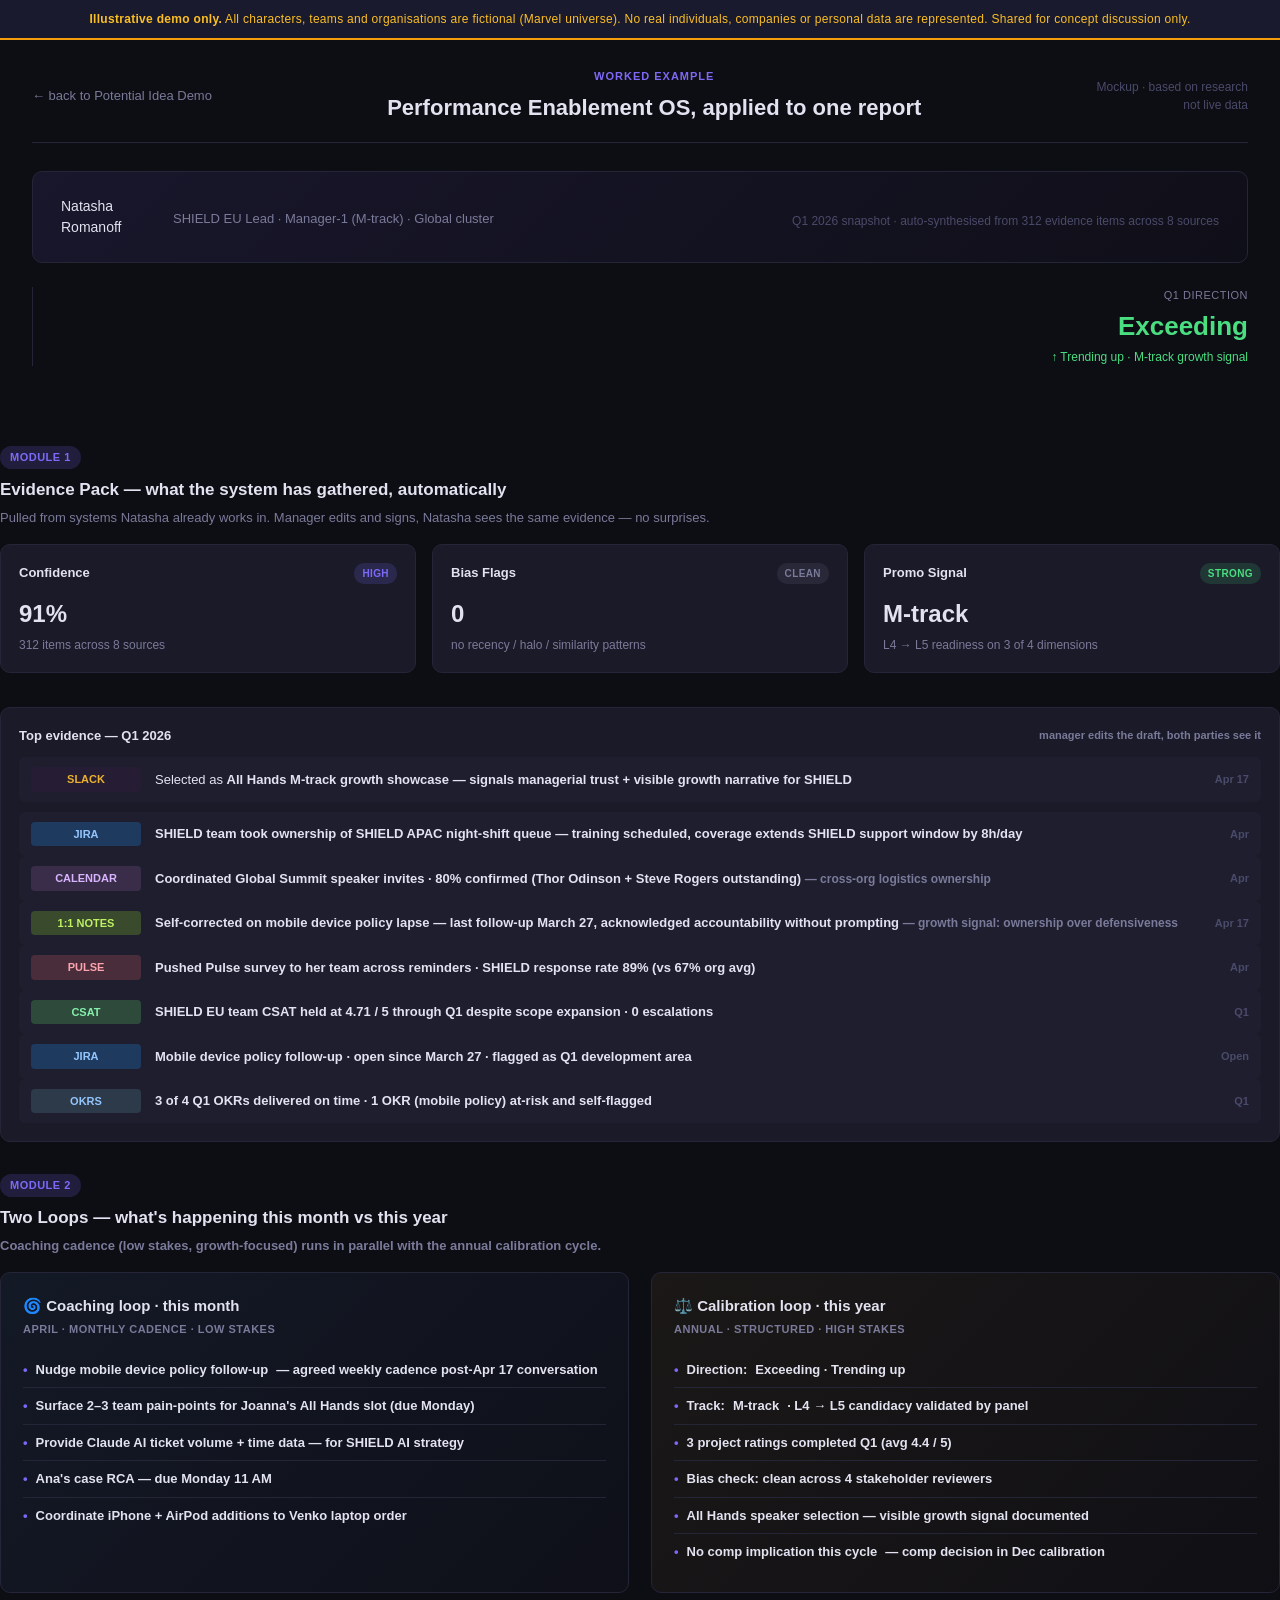
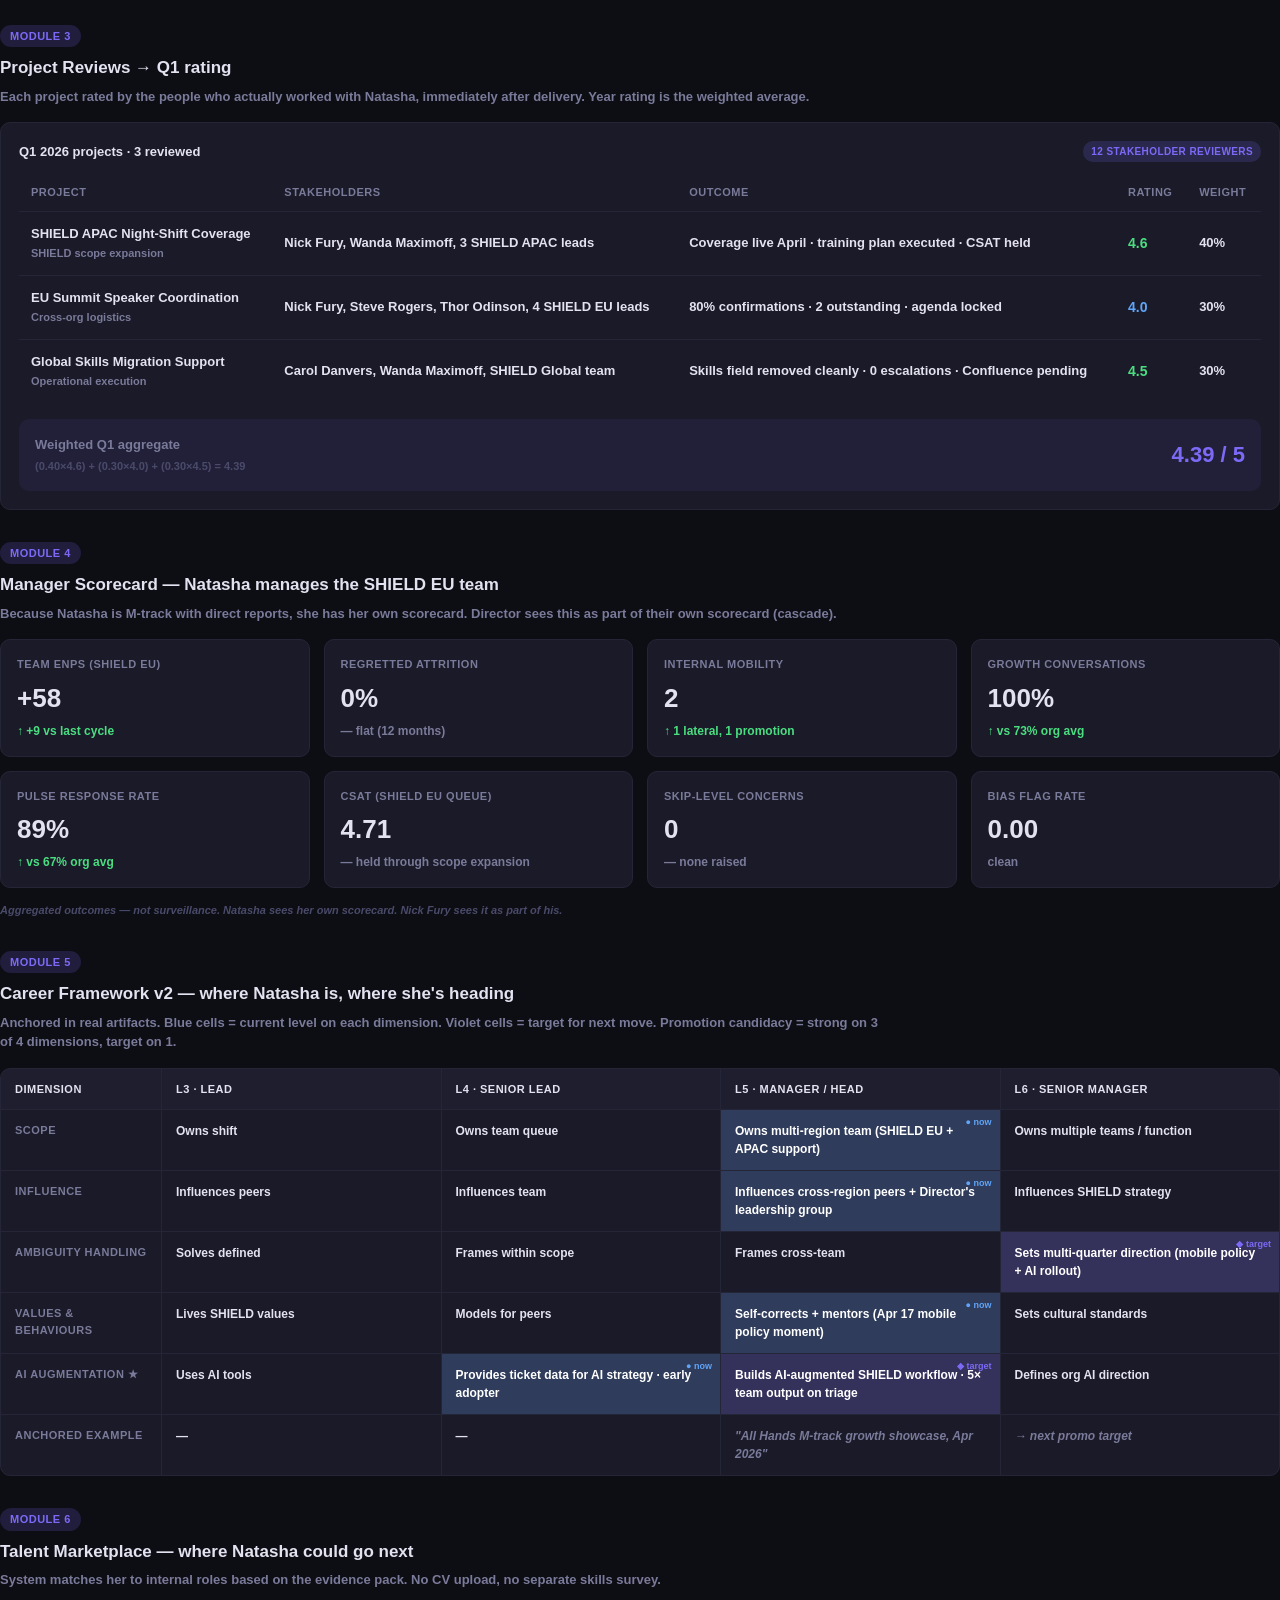
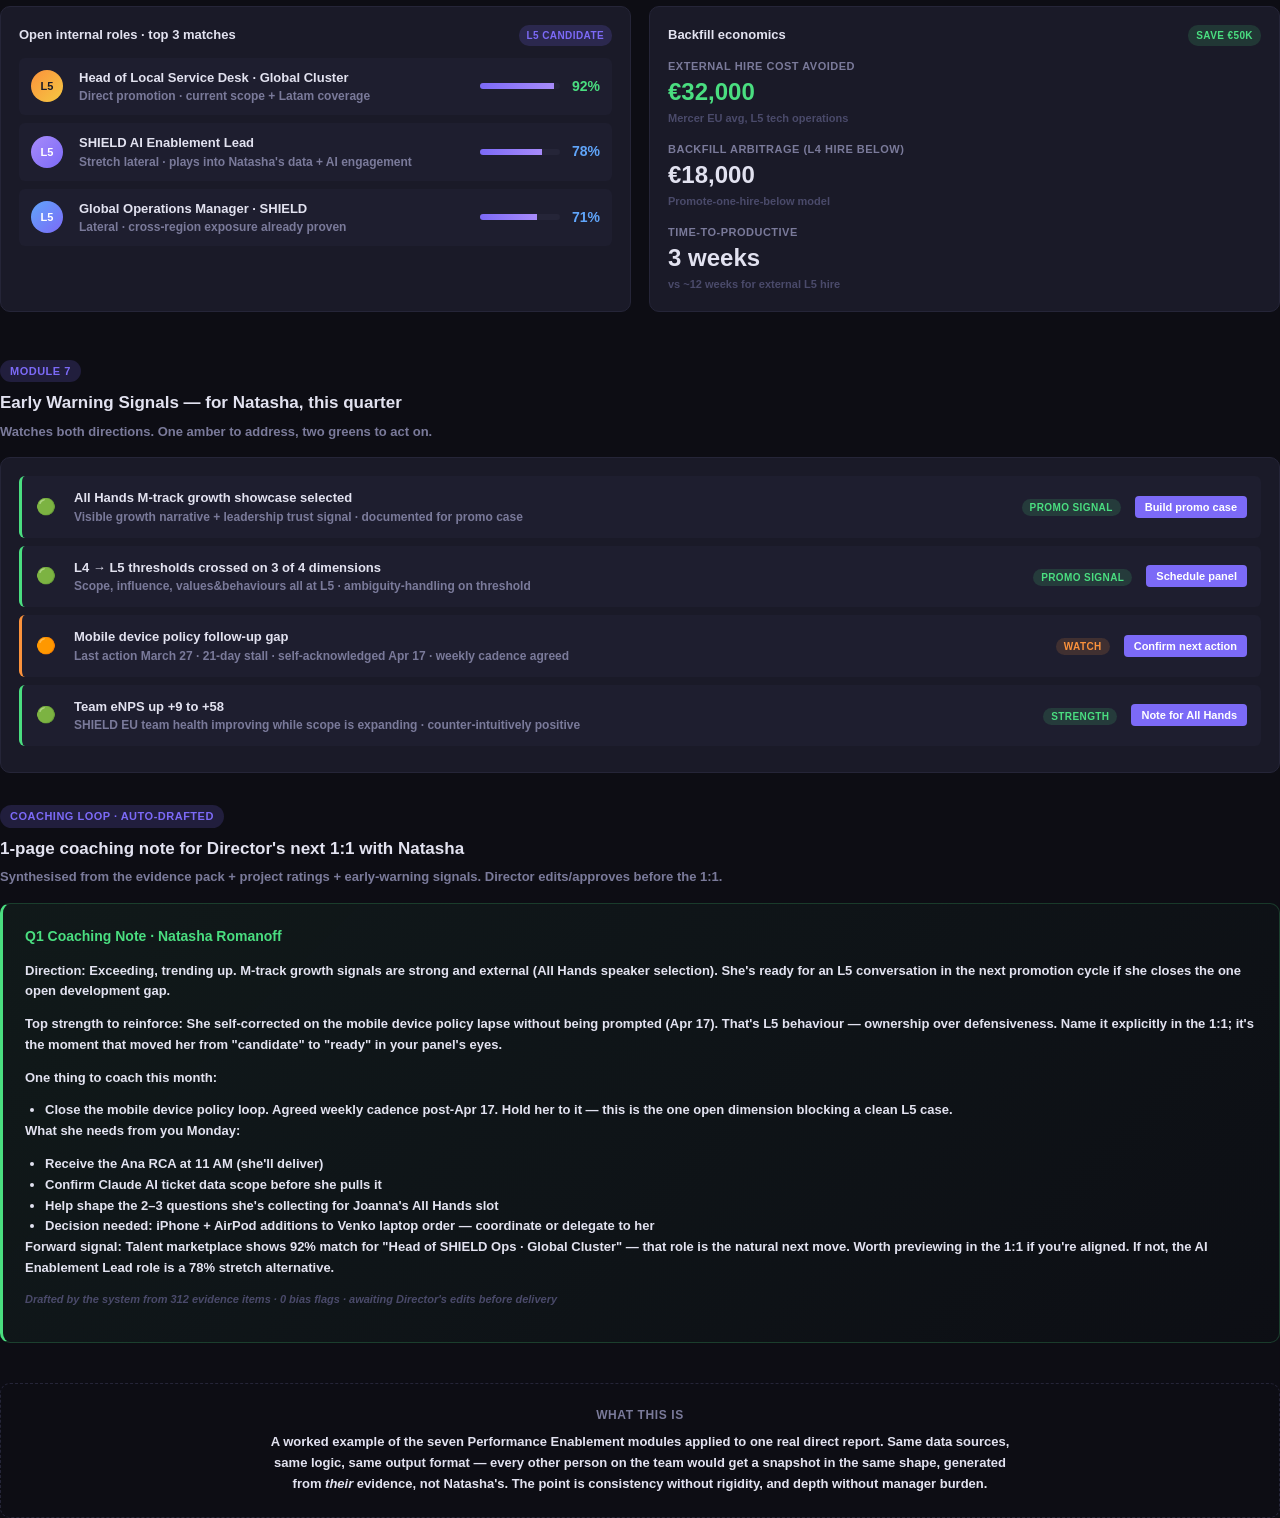
==== demo-example-natasha.html @ 9df43c49 "Performance Enablement OS — SHIELD demo" ====
<!DOCTYPE html>
<html lang="en">
<head>
  <meta charset="UTF-8" />
  <meta name="viewport" content="width=device-width, initial-scale=1.0" />
  <title>Worked Example: Natasha Romanoff — Performance Enablement OS</title>
  <link rel="stylesheet" href="style.css" />
  <style>
    body { display: block !important; overflow-y: auto !important; height: auto !important; min-height: 100vh; }

    .ex-wrap { max-width: 1280px; margin: 0 auto; padding: 28px 32px 80px; }

    .ex-top {
      display: flex; align-items: center; justify-content: space-between;
      padding-bottom: 18px; border-bottom: 1px solid var(--card-border); margin-bottom: 28px;
    }
    .ex-back { color: var(--text-muted); text-decoration: none; font-size: 13px; }
    .ex-back:hover { color: var(--accent); }
    .ex-title-block { text-align: center; }
    .ex-eyebrow { font-size: 11px; font-weight: 600; color: var(--accent); letter-spacing: 1px; text-transform: uppercase; margin-bottom: 6px; }
    .ex-title { font-size: 22px; font-weight: 700; }
    .ex-stamp { font-size: 12px; color: var(--text-dim); text-align: right; }

    /* Person header */
    .person-card {
      background: linear-gradient(135deg, rgba(124,106,247,0.10), rgba(124,106,247,0.02));
      border: 1px solid var(--card-border); border-radius: var(--radius);
      padding: 24px 28px; margin-bottom: 24px;
      display: grid; grid-template-columns: 88px 1fr auto; gap: 24px; align-items: center;
    }
    .person-avatar {
      width: 88px; height: 88px; border-radius: 50%;
      background: linear-gradient(135deg, #fb923c, #f5c842);
      display: flex; align-items: center; justify-content: center;
      font-weight: 700; font-size: 32px; color: #1a1a28;
    }
    .person-name { font-size: 24px; font-weight: 700; }
    .person-role { font-size: 13px; color: var(--text-muted); margin-top: 4px; }
    .person-meta { font-size: 12px; color: var(--text-dim); margin-top: 8px; }
    .person-rating {
      text-align: right; padding-left: 24px; border-left: 1px solid var(--card-border);
    }
    .rating-direction { font-size: 11px; color: var(--text-muted); text-transform: uppercase; letter-spacing: 0.5px; }
    .rating-value { font-size: 26px; font-weight: 700; color: var(--exceeding); margin-top: 4px; }
    .rating-track { font-size: 12px; color: var(--exceeding); margin-top: 2px; }

    /* Section */
    .section { margin-bottom: 32px; }
    .section-num {
      display: inline-block; padding: 3px 10px; border-radius: 12px;
      background: rgba(124,106,247,0.18); color: var(--accent);
      font-size: 11px; font-weight: 700; letter-spacing: 0.5px; text-transform: uppercase;
      margin-bottom: 8px;
    }
    .section-h { font-size: 17px; font-weight: 600; margin-bottom: 6px; }
    .section-sub { font-size: 13px; color: var(--text-muted); margin-bottom: 16px; max-width: 880px; }

    .grid-2 { display: grid; grid-template-columns: 1fr 1fr; gap: 18px; }
    .grid-3 { display: grid; grid-template-columns: repeat(3, 1fr); gap: 16px; }
    .grid-4 { display: grid; grid-template-columns: repeat(4, 1fr); gap: 14px; }

    .card {
      background: var(--card-bg); border: 1px solid var(--card-border);
      border-radius: var(--radius); padding: 18px;
    }
    .card-h { font-size: 13px; font-weight: 600; margin-bottom: 12px; display: flex; align-items: center; justify-content: space-between; }

    .pill { font-size: 10px; padding: 3px 8px; border-radius: 10px; font-weight: 600; letter-spacing: 0.4px; text-transform: uppercase; }
    .pill-green { background: rgba(74,222,128,0.15); color: var(--exceeding); }
    .pill-blue  { background: rgba(96,165,250,0.15); color: var(--performing); }
    .pill-amber { background: rgba(251,146,60,0.15); color: var(--dev-needed); }
    .pill-red   { background: rgba(248,113,113,0.15); color: var(--unsatis); }
    .pill-violet{ background: rgba(124,106,247,0.18); color: var(--accent); }
    .pill-grey  { background: rgba(122,122,154,0.15); color: var(--text-muted); }

    /* Evidence */
    .evidence-list { display: flex; flex-direction: column; gap: 10px; }
    .evidence-row {
      display: grid; grid-template-columns: 110px 1fr auto; gap: 14px; align-items: center;
      padding: 10px 12px; border-radius: var(--radius-sm); background: var(--input-bg);
    }
    .evidence-source { font-size: 11px; font-weight: 600; padding: 4px 8px; border-radius: 4px; text-align: center; }
    .src-jira      { background: #1e3a5f; color: #93c5fd; }
    .src-slack     { background: #4a154b30; color: #ecb22e; }
    .src-confluence{ background: #1a3a5f; color: #6cb1ff; }
    .src-csat      { background: #2d4a3a; color: #86efac; }
    .src-calendar  { background: #3a2d4a; color: #d8b4fe; }
    .src-1on1      { background: #3a4a2d; color: #bef264; }
    .src-pulse    { background: #4a2d3a; color: #fda4af; }
    .src-okrs      { background: #2d3a4a; color: #93c5fd; }
    .evidence-text { font-size: 13px; color: var(--text); }
    .evidence-text .muted { color: var(--text-muted); font-size: 12px; }
    .evidence-meta { font-size: 11px; color: var(--text-dim); }

    /* Loops */
    .loops { display: grid; grid-template-columns: 1fr 1fr; gap: 22px; }
    .loop {
      border-radius: var(--radius); padding: 22px; border: 1px solid var(--card-border);
    }
    .loop.coaching { background: linear-gradient(135deg, rgba(96,165,250,0.08), rgba(96,165,250,0.02)); }
    .loop.calibration { background: linear-gradient(135deg, rgba(245,200,66,0.06), rgba(245,200,66,0.01)); }
    .loop h3 { font-size: 15px; margin-bottom: 4px; }
    .loop .freq { font-size: 11px; color: var(--text-muted); text-transform: uppercase; letter-spacing: 0.5px; margin-bottom: 14px; }
    .loop ul { list-style: none; padding: 0; }
    .loop li {
      font-size: 13px; padding: 8px 0; border-bottom: 1px solid var(--card-border);
      display: flex; align-items: flex-start; gap: 8px;
    }
    .loop li:last-child { border-bottom: none; }
    .loop li::before { content: "•"; color: var(--accent); font-weight: 700; flex-shrink: 0; }

    /* Projects */
    .proj-table { width: 100%; border-collapse: collapse; font-size: 13px; }
    .proj-table th { text-align: left; padding: 10px 12px; color: var(--text-muted); font-weight: 600; font-size: 11px; text-transform: uppercase; letter-spacing: 0.5px; border-bottom: 1px solid var(--card-border); }
    .proj-table td { padding: 12px; border-bottom: 1px solid var(--card-border); }
    .proj-table tr:last-child td { border-bottom: none; }
    .rating { font-weight: 700; font-size: 14px; }

    .rollup {
      margin-top: 16px; padding: 16px; background: rgba(124,106,247,0.08); border-radius: var(--radius);
      display: flex; align-items: center; justify-content: space-between;
    }
    .rollup-label { font-size: 13px; color: var(--text-muted); }
    .rollup-val { font-size: 22px; font-weight: 700; color: var(--accent); }

    /* Metrics */
    .metric { background: var(--card-bg); border: 1px solid var(--card-border); border-radius: var(--radius); padding: 16px; }
    .metric-label { font-size: 11px; text-transform: uppercase; color: var(--text-muted); letter-spacing: 0.5px; }
    .metric-value { font-size: 26px; font-weight: 700; margin-top: 6px; }
    .metric-trend { font-size: 12px; margin-top: 4px; }
    .trend-up { color: var(--exceeding); }
    .trend-down { color: var(--unsatis); }
    .trend-flat { color: var(--text-muted); }

    /* Career framework */
    .cf-row {
      display: grid; grid-template-columns: 160px 1fr 1fr 1fr 1fr; gap: 1px;
      background: var(--card-border); border: 1px solid var(--card-border); border-radius: var(--radius); overflow: hidden;
    }
    .cf-row > div { background: var(--card-bg); padding: 12px 14px; font-size: 12px; }
    .cf-row .cf-h { font-weight: 600; background: var(--input-bg); font-size: 11px; text-transform: uppercase; letter-spacing: 0.5px; }
    .cf-row .cf-dim { font-weight: 600; color: var(--text-muted); font-size: 11px; text-transform: uppercase; letter-spacing: 0.5px; }
    .cf-now { background: rgba(96,165,250,0.18) !important; color: #fff !important; font-weight: 600 !important; position: relative; }
    .cf-now::after { content: "● now"; position: absolute; top: 6px; right: 8px; font-size: 9px; color: var(--performing); font-weight: 700; }
    .cf-target { background: rgba(124,106,247,0.18) !important; color: #fff !important; font-weight: 600 !important; position: relative; }
    .cf-target::after { content: "◆ target"; position: absolute; top: 6px; right: 8px; font-size: 9px; color: var(--accent); font-weight: 700; }

    /* Marketplace */
    .market-row {
      display: grid; grid-template-columns: 36px 1fr auto auto; gap: 12px; align-items: center;
      padding: 10px 12px; background: var(--input-bg); border-radius: var(--radius-sm); margin-bottom: 8px;
    }
    .match-bar { width: 80px; height: 6px; background: var(--card-border); border-radius: 3px; overflow: hidden; }
    .match-fill { height: 100%; background: linear-gradient(90deg, var(--accent), #a78bfa); }

    /* Early warning */
    .alert-row {
      display: grid; grid-template-columns: 24px 1fr auto auto; gap: 14px; align-items: center;
      padding: 12px 14px; border-radius: var(--radius-sm); background: var(--input-bg); margin-bottom: 8px;
      border-left: 3px solid var(--text-dim);
    }
    .alert-row.amber { border-left-color: var(--dev-needed); }
    .alert-row.red   { border-left-color: var(--unsatis); }
    .alert-row.green { border-left-color: var(--exceeding); }
    .alert-name { font-weight: 600; font-size: 13px; }
    .alert-detail { color: var(--text-muted); font-size: 12px; }

    /* Coaching note */
    .coaching-card {
      background: linear-gradient(135deg, rgba(74,222,128,0.06), rgba(74,222,128,0.01));
      border: 1px solid rgba(74,222,128,0.20); border-left: 3px solid var(--exceeding);
      border-radius: var(--radius); padding: 22px;
    }
    .coaching-card h3 { font-size: 14px; margin-bottom: 14px; color: var(--exceeding); }
    .coaching-card p { font-size: 13px; color: var(--text); line-height: 1.6; margin-bottom: 12px; }
    .coaching-card ul { font-size: 13px; color: var(--text); padding-left: 20px; line-height: 1.6; }
    .coaching-card .meta { font-size: 11px; color: var(--text-dim); font-style: italic; margin-top: 12px; }

    .footnote { font-size: 11px; color: var(--text-dim); margin-top: 14px; font-style: italic; }
  </style>
</head>
<body>
  <div style="background:#1a1a2e;border-bottom:2px solid #f59e0b;padding:10px 24px;font-size:12px;color:#fbbf24;text-align:center;letter-spacing:0.3px;"><strong>Illustrative demo only.</strong> All characters, teams and organisations are fictional (Marvel universe). No real individuals, companies or personal data are represented. Shared for concept discussion only.</div>

<div class="ex-wrap">

  <div class="ex-top">
    <a href="demo.html" class="ex-back">← back to Potential Idea Demo</a>
    <div class="ex-title-block">
      <div class="ex-eyebrow">Worked Example</div>
      <div class="ex-title">Performance Enablement OS, applied to one report</div>
    </div>
    <div class="ex-stamp">Mockup · based on research<br>not live data</div>
  </div>

  <!-- Person header -->
  <div class="person-card">
    <div class="person-avatar</div>
    <div>
      <div class="person-name">Natasha Romanoff</div>
      <div class="person-role">SHIELD EU Lead · Manager-1 (M-track) · Global cluster</div>
      <div class="person-meta">Q1 2026 snapshot · auto-synthesised from 312 evidence items across 8 sources</div>
    </div>
    <div class="person-rating">
      <div class="rating-direction">Q1 Direction</div>
      <div class="rating-value">Exceeding</div>
      <div class="rating-track">↑ Trending up · M-track growth signal</div>
    </div>
  </div>

  <!-- ─── 1. EVIDENCE PACK ────────────────────────────────────── -->
  <div class="section">
    <div class="section-num">Module 1</div>
    <div class="section-h">Evidence Pack — what the system has gathered, automatically</div>
    <div class="section-sub">
      Pulled from systems Natasha already works in. Manager edits and signs, Natasha sees the same evidence — no surprises.
    </div>

    <div class="grid-3" style="margin-bottom: 18px;">
      <div class="card">
        <div class="card-h">Confidence <span class="pill pill-violet">High</span></div>
        <div style="font-size: 24px; font-weight: 700;">91%</div>
        <div style="color: var(--text-muted); font-size: 12px; margin-top: 4px;">312 items across 8 sources</div>
      </div>
      <div class="card">
        <div class="card-h">Bias Flags <span class="pill pill-grey">Clean</span></div>
        <div style="font-size: 24px; font-weight: 700;">0</div>
        <div style="color: var(--text-muted); font-size: 12px; margin-top: 4px;">no recency / halo / similarity patterns</div>
      </div>
      <div class="card">
        <div class="card-h">Promo Signal <span class="pill pill-green">Strong</span></div>
        <div style="font-size: 24px; font-weight: 700;">M-track</div>
        <div style="color: var(--text-muted); font-size: 12px; margin-top: 4px;">L4 → L5 readiness on 3 of 4 dimensions</div>
      </div>
    </div>

    <div class="card">
      <div class="card-h">Top evidence — Q1 2026 <span style="color: var(--text-muted); font-size: 11px;">manager edits the draft, both parties see it</span></div>
      <div class="evidence-list">
        <div class="evidence-row">
          <div class="evidence-source src-slack">SLACK</div>
          <div class="evidence-text">Selected as <strong>All Hands M-track growth showcase — signals managerial trust + visible growth narrative for SHIELD</span></div>
          <div class="evidence-meta">Apr 17</div>
        </div>
        <div class="evidence-row">
          <div class="evidence-source src-jira">JIRA</div>
          <div class="evidence-text">SHIELD team took ownership of <strong>SHIELD APAC night-shift queue</strong> — training scheduled, coverage extends SHIELD support window by 8h/day</div>
          <div class="evidence-meta">Apr</div>
        </div>
        <div class="evidence-row">
          <div class="evidence-source src-calendar">CALENDAR</div>
          <div class="evidence-text">Coordinated <strong>Global Summit speaker invites</strong> · 80% confirmed (Thor Odinson + Steve Rogers outstanding) <span class="muted">— cross-org logistics ownership</span></div>
          <div class="evidence-meta">Apr</div>
        </div>
        <div class="evidence-row">
          <div class="evidence-source src-1on1">1:1 NOTES</div>
          <div class="evidence-text"><strong>Self-corrected on mobile device policy lapse</strong> — last follow-up March 27, acknowledged accountability without prompting <span class="muted">— growth signal: ownership over defensiveness</span></div>
          <div class="evidence-meta">Apr 17</div>
        </div>
        <div class="evidence-row">
          <div class="evidence-source src-pulse">PULSE</div>
          <div class="evidence-text">Pushed Pulse survey to her team across reminders · SHIELD response rate <strong>89% (vs 67% org avg)</strong></div>
          <div class="evidence-meta">Apr</div>
        </div>
        <div class="evidence-row">
          <div class="evidence-source src-csat">CSAT</div>
          <div class="evidence-text">SHIELD EU team CSAT held at <strong>4.71 / 5</strong> through Q1 despite scope expansion · 0 escalations</div>
          <div class="evidence-meta">Q1</div>
        </div>
        <div class="evidence-row">
          <div class="evidence-source src-jira">JIRA</div>
          <div class="evidence-text"><strong>Mobile device policy follow-up</strong> · open since March 27 · flagged as Q1 development area</div>
          <div class="evidence-meta">Open</div>
        </div>
        <div class="evidence-row">
          <div class="evidence-source src-okrs">OKRS</div>
          <div class="evidence-text">3 of 4 Q1 OKRs delivered on time · 1 OKR (mobile policy) at-risk and self-flagged</div>
          <div class="evidence-meta">Q1</div>
        </div>
      </div>
    </div>
  </div>

  <!-- ─── 2. TWO LOOPS ────────────────────────────────────────── -->
  <div class="section">
    <div class="section-num">Module 2</div>
    <div class="section-h">Two Loops — what's happening this month vs this year</div>
    <div class="section-sub">
      Coaching cadence (low stakes, growth-focused) runs in parallel with the annual calibration cycle.
    </div>

    <div class="loops">
      <div class="loop coaching">
        <h3>🌀 Coaching loop · this month</h3>
        <div class="freq">April · monthly cadence · low stakes</div>
        <ul>
          <li><strong>Nudge mobile device policy follow-up</strong> — agreed weekly cadence post-Apr 17 conversation</li>
          <li>Surface 2–3 team pain-points for Joanna's All Hands slot (due Monday)</li>
          <li>Provide Claude AI ticket volume + time data — for SHIELD AI strategy</li>
          <li>Ana's case RCA — due Monday 11 AM</li>
          <li>Coordinate iPhone + AirPod additions to Venko laptop order</li>
        </ul>
      </div>
      <div class="loop calibration">
        <h3>⚖️ Calibration loop · this year</h3>
        <div class="freq">Annual · structured · high stakes</div>
        <ul>
          <li>Direction: <strong>Exceeding · Trending up</strong></li>
          <li>Track: <strong>M-track</strong> · L4 → L5 candidacy validated by panel</li>
          <li>3 project ratings completed Q1 (avg 4.4 / 5)</li>
          <li>Bias check: clean across 4 stakeholder reviewers</li>
          <li>All Hands speaker selection — visible growth signal documented</li>
          <li><strong>No comp implication this cycle</strong> — comp decision in Dec calibration</li>
        </ul>
      </div>
    </div>
  </div>

  <!-- ─── 3. PROJECT ROLLUP ────────────────────────────────────── -->
  <div class="section">
    <div class="section-num">Module 3</div>
    <div class="section-h">Project Reviews → Q1 rating</div>
    <div class="section-sub">
      Each project rated by the people who actually worked with Natasha, immediately after delivery. Year rating is the weighted average.
    </div>

    <div class="card">
      <div class="card-h">Q1 2026 projects · 3 reviewed <span class="pill pill-violet">12 stakeholder reviewers</span></div>
      <table class="proj-table">
        <thead>
          <tr><th>Project</th><th>Stakeholders</th><th>Outcome</th><th>Rating</th><th>Weight</th></tr>
        </thead>
        <tbody>
          <tr>
            <td><strong>SHIELD APAC Night-Shift Coverage</strong><br><span style="color: var(--text-muted); font-size: 11px;">SHIELD scope expansion</span></td>
            <td>Nick Fury, Wanda Maximoff, 3 SHIELD APAC leads</td>
            <td>Coverage live April · training plan executed · CSAT held</td>
            <td class="rating" style="color: var(--exceeding);">4.6</td>
            <td>40%</td>
          </tr>
          <tr>
            <td><strong>EU Summit Speaker Coordination</strong><br><span style="color: var(--text-muted); font-size: 11px;">Cross-org logistics</span></td>
            <td>Nick Fury, Steve Rogers, Thor Odinson, 4 SHIELD EU leads</td>
            <td>80% confirmations · 2 outstanding · agenda locked</td>
            <td class="rating" style="color: var(--performing);">4.0</td>
            <td>30%</td>
          </tr>
          <tr>
            <td><strong>Global Skills Migration Support</strong><br><span style="color: var(--text-muted); font-size: 11px;">Operational execution</span></td>
            <td>Carol Danvers, Wanda Maximoff, SHIELD Global team</td>
            <td>Skills field removed cleanly · 0 escalations · Confluence pending</td>
            <td class="rating" style="color: var(--exceeding);">4.5</td>
            <td>30%</td>
          </tr>
        </tbody>
      </table>

      <div class="rollup">
        <div>
          <div class="rollup-label">Weighted Q1 aggregate</div>
          <div style="font-size: 11px; color: var(--text-dim); margin-top: 4px;">(0.40×4.6) + (0.30×4.0) + (0.30×4.5) = 4.39</div>
        </div>
        <div class="rollup-val">4.39 / 5</div>
      </div>
    </div>
  </div>

  <!-- ─── 4. MANAGER SCORECARD ─────────────────────────────────── -->
  <div class="section">
    <div class="section-num">Module 4</div>
    <div class="section-h">Manager Scorecard — Natasha manages the SHIELD EU team</div>
    <div class="section-sub">
      Because Natasha is M-track with direct reports, she has her own scorecard. Director sees this as part of their own scorecard (cascade).
    </div>

    <div class="grid-4">
      <div class="metric">
        <div class="metric-label">Team eNPS (SHIELD EU)</div>
        <div class="metric-value">+58</div>
        <div class="metric-trend trend-up">↑ +9 vs last cycle</div>
      </div>
      <div class="metric">
        <div class="metric-label">Regretted attrition</div>
        <div class="metric-value">0%</div>
        <div class="metric-trend trend-flat">— flat (12 months)</div>
      </div>
      <div class="metric">
        <div class="metric-label">Internal mobility</div>
        <div class="metric-value">2</div>
        <div class="metric-trend trend-up">↑ 1 lateral, 1 promotion</div>
      </div>
      <div class="metric">
        <div class="metric-label">Growth conversations</div>
        <div class="metric-value">100%</div>
        <div class="metric-trend trend-up">↑ vs 73% org avg</div>
      </div>
      <div class="metric">
        <div class="metric-label">Pulse response rate</div>
        <div class="metric-value">89%</div>
        <div class="metric-trend trend-up">↑ vs 67% org avg</div>
      </div>
      <div class="metric">
        <div class="metric-label">CSAT (SHIELD EU queue)</div>
        <div class="metric-value">4.71</div>
        <div class="metric-trend trend-flat">— held through scope expansion</div>
      </div>
      <div class="metric">
        <div class="metric-label">Skip-level concerns</div>
        <div class="metric-value">0</div>
        <div class="metric-trend trend-flat">— none raised</div>
      </div>
      <div class="metric">
        <div class="metric-label">Bias flag rate</div>
        <div class="metric-value">0.00</div>
        <div class="metric-trend trend-flat">clean</div>
      </div>
    </div>
    <div class="footnote">Aggregated outcomes — not surveillance. Natasha sees her own scorecard. Nick Fury sees it as part of his.</div>
  </div>

  <!-- ─── 5. CAREER FRAMEWORK V2 ───────────────────────────────── -->
  <div class="section">
    <div class="section-num">Module 5</div>
    <div class="section-h">Career Framework v2 — where Natasha is, where she's heading</div>
    <div class="section-sub">
      Anchored in real artifacts. Blue cells = current level on each dimension. Violet cells = target for next move.
      Promotion candidacy = strong on 3 of 4 dimensions, target on 1.
    </div>

    <div class="cf-row">
      <div class="cf-h">Dimension</div>
      <div class="cf-h">L3 · Lead</div>
      <div class="cf-h">L4 · Senior Lead</div>
      <div class="cf-h">L5 · Manager / Head</div>
      <div class="cf-h">L6 · Senior Manager</div>

      <div class="cf-dim">Scope</div>
      <div>Owns shift</div>
      <div>Owns team queue</div>
      <div class="cf-now">Owns multi-region team (SHIELD EU + APAC support)</div>
      <div>Owns multiple teams / function</div>

      <div class="cf-dim">Influence</div>
      <div>Influences peers</div>
      <div>Influences team</div>
      <div class="cf-now">Influences cross-region peers + Director's leadership group</div>
      <div>Influences SHIELD strategy</div>

      <div class="cf-dim">Ambiguity handling</div>
      <div>Solves defined</div>
      <div>Frames within scope</div>
      <div>Frames cross-team</div>
      <div class="cf-target">Sets multi-quarter direction (mobile policy + AI rollout)</div>

      <div class="cf-dim">Values & Behaviours</div>
      <div>Lives SHIELD values</div>
      <div>Models for peers</div>
      <div class="cf-now">Self-corrects + mentors (Apr 17 mobile policy moment)</div>
      <div>Sets cultural standards</div>

      <div class="cf-dim">AI Augmentation ★</div>
      <div>Uses AI tools</div>
      <div class="cf-now">Provides ticket data for AI strategy · early adopter</div>
      <div class="cf-target">Builds AI-augmented SHIELD workflow · 5× team output on triage</div>
      <div>Defines org AI direction</div>

      <div class="cf-dim">Anchored example</div>
      <div>—</div>
      <div>—</div>
      <div style="font-style: italic; color: var(--text-muted);">"All Hands M-track growth showcase, Apr 2026"</div>
      <div style="font-style: italic; color: var(--text-muted);">→ next promo target</div>
    </div>
  </div>

  <!-- ─── 6. TALENT MARKETPLACE ─────────────────────────────────── -->
  <div class="section">
    <div class="section-num">Module 6</div>
    <div class="section-h">Talent Marketplace — where Natasha could go next</div>
    <div class="section-sub">
      System matches her to internal roles based on the evidence pack. No CV upload, no separate skills survey.
    </div>

    <div class="grid-2">
      <div class="card">
        <div class="card-h">Open internal roles · top 3 matches <span class="pill pill-violet">L5 candidate</span></div>

        <div class="market-row">
          <div style="width:32px;height:32px;border-radius:50%;background:linear-gradient(135deg,#fb923c,#f5c842);display:flex;align-items:center;justify-content:center;font-weight:700;color:#1a1a28;font-size:11px;">L5</div>
          <div>
            <div style="font-weight:600;font-size:13px;">Head of Local Service Desk · Global Cluster</div>
            <div style="color: var(--text-muted); font-size: 12px;">Direct promotion · current scope + Latam coverage</div>
          </div>
          <div class="match-bar"><div class="match-fill" style="width: 92%;"></div></div>
          <div style="font-weight:700; color: var(--exceeding);">92%</div>
        </div>

        <div class="market-row">
          <div style="width:32px;height:32px;border-radius:50%;background:linear-gradient(135deg,#a78bfa,#7c6af7);display:flex;align-items:center;justify-content:center;font-weight:700;color:#fff;font-size:11px;">L5</div>
          <div>
            <div style="font-weight:600;font-size:13px;">SHIELD AI Enablement Lead</div>
            <div style="color: var(--text-muted); font-size: 12px;">Stretch lateral · plays into Natasha's data + AI engagement</div>
          </div>
          <div class="match-bar"><div class="match-fill" style="width: 78%;"></div></div>
          <div style="font-weight:700; color: var(--performing);">78%</div>
        </div>

        <div class="market-row">
          <div style="width:32px;height:32px;border-radius:50%;background:linear-gradient(135deg,#60a5fa,#7c6af7);display:flex;align-items:center;justify-content:center;font-weight:700;color:#fff;font-size:11px;">L5</div>
          <div>
            <div style="font-weight:600;font-size:13px;">Global Operations Manager · SHIELD</div>
            <div style="color: var(--text-muted); font-size: 12px;">Lateral · cross-region exposure already proven</div>
          </div>
          <div class="match-bar"><div class="match-fill" style="width: 71%;"></div></div>
          <div style="font-weight:700; color: var(--performing);">71%</div>
        </div>
      </div>

      <div class="card">
        <div class="card-h">Backfill economics <span class="pill pill-green">Save €50K</span></div>
        <div style="display:flex; flex-direction: column; gap: 14px;">
          <div>
            <div style="font-size:11px; color: var(--text-muted); text-transform: uppercase; letter-spacing: 0.5px;">External hire cost avoided</div>
            <div style="font-size: 24px; font-weight: 700; color: var(--exceeding);">€32,000</div>
            <div style="font-size: 11px; color: var(--text-dim);">Mercer EU avg, L5 tech operations</div>
          </div>
          <div>
            <div style="font-size:11px; color: var(--text-muted); text-transform: uppercase; letter-spacing: 0.5px;">Backfill arbitrage (L4 hire below)</div>
            <div style="font-size: 24px; font-weight: 700;">€18,000</div>
            <div style="font-size: 11px; color: var(--text-dim);">Promote-one-hire-below model</div>
          </div>
          <div>
            <div style="font-size:11px; color: var(--text-muted); text-transform: uppercase; letter-spacing: 0.5px;">Time-to-productive</div>
            <div style="font-size: 24px; font-weight: 700;">3 weeks</div>
            <div style="font-size: 11px; color: var(--text-dim);">vs ~12 weeks for external L5 hire</div>
          </div>
        </div>
      </div>
    </div>
  </div>

  <!-- ─── 7. EARLY WARNING ────────────────────────────────────── -->
  <div class="section">
    <div class="section-num">Module 7</div>
    <div class="section-h">Early Warning Signals — for Natasha, this quarter</div>
    <div class="section-sub">
      Watches both directions. One amber to address, two greens to act on.
    </div>

    <div class="card">
      <div class="alert-row green">
        <div style="font-size:16px;">🟢</div>
        <div>
          <div class="alert-name">All Hands M-track growth showcase selected</div>
          <div class="alert-detail">Visible growth narrative + leadership trust signal · documented for promo case</div>
        </div>
        <div><span class="pill pill-green">Promo signal</span></div>
        <button style="font-size:11px; padding: 5px 10px; border-radius: 4px; background: var(--accent); color: #fff; border: none; font-weight: 600; cursor: pointer;">Build promo case</button>
      </div>

      <div class="alert-row green">
        <div style="font-size:16px;">🟢</div>
        <div>
          <div class="alert-name">L4 → L5 thresholds crossed on 3 of 4 dimensions</div>
          <div class="alert-detail">Scope, influence, values&behaviours all at L5 · ambiguity-handling on threshold</div>
        </div>
        <div><span class="pill pill-green">Promo signal</span></div>
        <button style="font-size:11px; padding: 5px 10px; border-radius: 4px; background: var(--accent); color: #fff; border: none; font-weight: 600; cursor: pointer;">Schedule panel</button>
      </div>

      <div class="alert-row amber">
        <div style="font-size:16px;">🟠</div>
        <div>
          <div class="alert-name">Mobile device policy follow-up gap</div>
          <div class="alert-detail">Last action March 27 · 21-day stall · self-acknowledged Apr 17 · weekly cadence agreed</div>
        </div>
        <div><span class="pill pill-amber">Watch</span></div>
        <button style="font-size:11px; padding: 5px 10px; border-radius: 4px; background: var(--accent); color: #fff; border: none; font-weight: 600; cursor: pointer;">Confirm next action</button>
      </div>

      <div class="alert-row green">
        <div style="font-size:16px;">🟢</div>
        <div>
          <div class="alert-name">Team eNPS up +9 to +58</div>
          <div class="alert-detail">SHIELD EU team health improving while scope is expanding · counter-intuitively positive</div>
        </div>
        <div><span class="pill pill-green">Strength</span></div>
        <button style="font-size:11px; padding: 5px 10px; border-radius: 4px; background: var(--accent); color: #fff; border: none; font-weight: 600; cursor: pointer;">Note for All Hands</button>
      </div>
    </div>
  </div>

  <!-- ─── COACHING NOTE ────────────────────────────────────────── -->
  <div class="section">
    <div class="section-num">Coaching Loop · auto-drafted</div>
    <div class="section-h">1-page coaching note for Director's next 1:1 with Natasha</div>
    <div class="section-sub">
      Synthesised from the evidence pack + project ratings + early-warning signals. Director edits/approves before the 1:1.
    </div>

    <div class="coaching-card">
      <h3>Q1 Coaching Note · Natasha Romanoff</h3>

      <p><strong>Direction:</strong> Exceeding, trending up. M-track growth signals are strong and external (All Hands speaker selection). She's ready for an L5 conversation in the next promotion cycle if she closes the one open development gap.</p>

      <p><strong>Top strength to reinforce:</strong> She self-corrected on the mobile device policy lapse without being prompted (Apr 17). That's L5 behaviour — ownership over defensiveness. Name it explicitly in the 1:1; it's the moment that moved her from "candidate" to "ready" in your panel's eyes.</p>

      <p><strong>One thing to coach this month:</strong></p>
      <ul>
        <li><strong>Close the mobile device policy loop.</strong> Agreed weekly cadence post-Apr 17. Hold her to it — this is the one open dimension blocking a clean L5 case.</li>
      </ul>

      <p><strong>What she needs from you Monday:</strong></p>
      <ul>
        <li>Receive the Ana RCA at 11 AM (she'll deliver)</li>
        <li>Confirm Claude AI ticket data scope before she pulls it</li>
        <li>Help shape the 2–3 questions she's collecting for Joanna's All Hands slot</li>
        <li>Decision needed: iPhone + AirPod additions to Venko laptop order — coordinate or delegate to her</li>
      </ul>

      <p><strong>Forward signal:</strong> Talent marketplace shows 92% match for "Head of SHIELD Ops · Global Cluster" — that role is the natural next move. Worth previewing in the 1:1 if you're aligned. If not, the AI Enablement Lead role is a 78% stretch alternative.</p>

      <p class="meta">Drafted by the system from 312 evidence items · 0 bias flags · awaiting Director's edits before delivery</p>
    </div>
  </div>

  <div style="margin-top: 40px; padding: 22px; border: 1px dashed var(--card-border); border-radius: var(--radius); text-align: center;">
    <div style="font-size: 12px; color: var(--text-muted); text-transform: uppercase; letter-spacing: 0.6px; margin-bottom: 8px;">What this is</div>
    <div style="font-size: 13px; color: var(--text); max-width: 760px; margin: 0 auto; line-height: 1.6;">
      A worked example of the seven Performance Enablement modules applied to one real direct report.
      Same data sources, same logic, same output format — every other person on the team would get a snapshot in the same shape,
      generated from <em>their</em> evidence, not Natasha's. The point is consistency without rigidity, and depth without manager burden.
    </div>
  </div>

</div>

</body>
</html>
---- style.css ----
/* ── Reset & Variables ─────────────────────────────────────────────────────── */
*, *::before, *::after { box-sizing: border-box; margin: 0; padding: 0; }

:root {
  --bg:           #0d0d14;
  --sidebar-bg:   #13131e;
  --card-bg:      #1a1a28;
  --card-border:  #252538;
  --input-bg:     #1e1e2f;
  --text:         #e2e2f0;
  --text-muted:   #7a7a9a;
  --text-dim:     #4a4a6a;
  --accent:       #7c6af7;
  --accent-hover: #9580ff;
  --radius:       10px;
  --radius-sm:    6px;

  --outstanding:  #f5c842;
  --exceeding:    #4ade80;
  --performing:   #60a5fa;
  --dev-needed:   #fb923c;
  --unsatis:      #f87171;
  --on-track:     #4ade80;
  --off-track:    #f87171;
}

html, body { height: 100%; font-family: -apple-system, BlinkMacSystemFont, 'Segoe UI', sans-serif; background: var(--bg); color: var(--text); font-size: 14px; line-height: 1.5; }

/* ── Layout ───────────────────────────────────────────────────────────────── */
body { display: flex; height: 100vh; overflow: hidden; }

.sidebar {
  width: 220px; min-width: 220px;
  background: var(--sidebar-bg);
  border-right: 1px solid var(--card-border);
  display: flex; flex-direction: column;
  overflow-y: auto;
}

.main {
  flex: 1; overflow-y: auto;
  padding: 32px;
  background: var(--bg);
}

/* ── Sidebar ──────────────────────────────────────────────────────────────── */
.sidebar-header {
  display: flex; align-items: center; justify-content: space-between;
  padding: 20px 16px 12px;
  border-bottom: 1px solid var(--card-border);
}
.sidebar-title { font-weight: 600; font-size: 13px; letter-spacing: 0.5px; color: var(--text-muted); text-transform: uppercase; }

.member-list { padding: 8px; }

.member-card {
  display: flex; align-items: center; gap: 10px;
  padding: 10px 10px;
  border-radius: var(--radius-sm);
  cursor: pointer;
  transition: background 0.15s;
  border: 1px solid transparent;
  margin-bottom: 2px;
}
.member-card:hover { background: var(--card-bg); }
.member-card.active { background: var(--card-bg); border-color: var(--card-border); }

.avatar {
  width: 36px; height: 36px; border-radius: 50%;
  display: flex; align-items: center; justify-content: center;
  font-weight: 700; font-size: 13px;
  flex-shrink: 0;
  background: linear-gradient(135deg, var(--accent), #a78bfa);
  color: #fff;
}

.avatar-photo { width: 100%; height: 100%; object-fit: cover; border-radius: 50%; display: block; }

.member-info { min-width: 0; }
.member-name { font-weight: 600; font-size: 13px; white-space: nowrap; overflow: hidden; text-overflow: ellipsis; }
.member-role-sm { font-size: 11px; color: var(--text-muted); white-space: nowrap; overflow: hidden; text-overflow: ellipsis; }

/* ── Rating Badge ─────────────────────────────────────────────────────────── */
.badge {
  display: inline-flex; align-items: center;
  padding: 2px 8px; border-radius: 20px;
  font-size: 11px; font-weight: 600; white-space: nowrap;
}
.badge-outstanding  { background: rgba(245,200,66,0.15);  color: var(--outstanding); }
.badge-exceeding    { background: rgba(74,222,128,0.15);  color: var(--exceeding); }
.badge-performing   { background: rgba(96,165,250,0.15);  color: var(--performing); }
.badge-dev-needed   { background: rgba(251,146,60,0.15);  color: var(--dev-needed); }
.badge-unsatis      { background: rgba(248,113,113,0.15); color: var(--unsatis); }
.badge-unknown      { background: rgba(122,122,154,0.15); color: var(--text-muted); }
.badge-on-track     { background: rgba(74,222,128,0.12);  color: var(--on-track); }
.badge-off-track    { background: rgba(248,113,113,0.12); color: var(--off-track); }

/* ── Empty State ──────────────────────────────────────────────────────────── */
.empty-state {
  display: flex; flex-direction: column; align-items: center; justify-content: center;
  height: 100%; gap: 12px; color: var(--text-muted);
}
.empty-icon { font-size: 48px; }
.loading-spinner { text-align: center; color: var(--text-muted); padding: 24px; }

/* ── Person Detail ────────────────────────────────────────────────────────── */
.person-header {
  display: flex; align-items: center; gap: 16px;
  margin-bottom: 24px;
}
.avatar-lg {
  width: 52px; height: 52px; border-radius: 50%;
  display: flex; align-items: center; justify-content: center;
  font-weight: 700; font-size: 18px;
  background: linear-gradient(135deg, var(--accent), #a78bfa);
  color: #fff; flex-shrink: 0;
}
.person-meta h1 { font-size: 20px; font-weight: 700; }
.person-meta .meta-row { display: flex; align-items: center; gap: 8px; margin-top: 4px; color: var(--text-muted); font-size: 13px; }
.meta-dot { opacity: 0.4; }

/* .upload-btn-top removed — upload moved to sidebar zone */

/* ── Tabs ─────────────────────────────────────────────────────────────────── */
.tabs { display: flex; gap: 0; border-bottom: 1px solid var(--card-border); margin-bottom: 24px; }
.tab {
  padding: 10px 18px;
  background: none; border: none; color: var(--text-muted);
  cursor: pointer; font-size: 13px; font-weight: 500;
  border-bottom: 2px solid transparent; margin-bottom: -1px;
  transition: color 0.15s;
}
.tab:hover { color: var(--text); }
.tab.active { color: var(--accent); border-bottom-color: var(--accent); }

.tab-panel { display: none; }
.tab-panel.active { display: block; }

/* ── Cards ────────────────────────────────────────────────────────────────── */
.card {
  background: var(--card-bg);
  border: 1px solid var(--card-border);
  border-radius: var(--radius);
  padding: 20px;
  margin-bottom: 16px;
}
.card-title { font-size: 12px; font-weight: 600; text-transform: uppercase; letter-spacing: 0.5px; color: var(--text-muted); margin-bottom: 14px; }

/* ── Overview Grid ────────────────────────────────────────────────────────── */
.overview-grid { display: grid; grid-template-columns: 1fr 1fr; gap: 16px; margin-bottom: 16px; }
@media (max-width: 900px) { .overview-grid { grid-template-columns: 1fr; } }

.stat-block { display: flex; flex-direction: column; gap: 4px; }
.stat-label { font-size: 11px; color: var(--text-muted); text-transform: uppercase; letter-spacing: 0.4px; }
.stat-value { font-size: 15px; font-weight: 600; }

/* ── WHAT vs HOW Matrix ───────────────────────────────────────────────────── */
.matrix-wrap { display: flex; gap: 24px; align-items: flex-start; flex-wrap: wrap; }

.matrix-container {
  display: flex; flex-direction: column; align-items: flex-end; gap: 4px;
}
.matrix-row { display: flex; gap: 4px; }
.matrix-cell {
  width: 100px; height: 52px;
  display: flex; align-items: center; justify-content: center;
  border-radius: var(--radius-sm);
  font-size: 11px; font-weight: 600;
  background: var(--input-bg);
  color: var(--text-muted);
  border: 1px solid var(--card-border);
  text-align: center; padding: 4px;
  transition: opacity 0.2s;
  line-height: 1.3;
}
.matrix-cell.active {
  border-width: 2px;
}
.matrix-cell.dim { opacity: 0.3; }
.matrix-cell.outstanding { background: rgba(245,200,66,0.15);  color: var(--outstanding); border-color: var(--outstanding); }
.matrix-cell.exceeding   { background: rgba(74,222,128,0.15);  color: var(--exceeding);   border-color: var(--exceeding); }
.matrix-cell.performing  { background: rgba(96,165,250,0.15);  color: var(--performing);  border-color: var(--performing); }
.matrix-cell.dev-needed  { background: rgba(251,146,60,0.15);  color: var(--dev-needed);  border-color: var(--dev-needed); }
.matrix-cell.unsatis     { background: rgba(248,113,113,0.15); color: var(--unsatis);     border-color: var(--unsatis); }

.matrix-axis-label {
  font-size: 10px; color: var(--text-muted); text-transform: uppercase; letter-spacing: 0.4px;
  text-align: center;
}
.matrix-y-labels { display: flex; flex-direction: column; gap: 4px; justify-content: center; padding-top: 24px; }
.matrix-y-label { height: 52px; display: flex; align-items: center; font-size: 10px; color: var(--text-muted); white-space: nowrap; text-align: right; padding-right: 6px; }
.matrix-x-labels { display: flex; gap: 4px; padding-left: 0; }
.matrix-x-label { width: 100px; text-align: center; font-size: 10px; color: var(--text-muted); }

.matrix-legend { margin-top: 8px; }
.legend-item { display: flex; align-items: center; gap: 8px; font-size: 12px; margin-bottom: 4px; }
.legend-dot { width: 8px; height: 8px; border-radius: 50%; flex-shrink: 0; }

/* ── Delivery Table ───────────────────────────────────────────────────────── */
.delivery-table { width: 100%; border-collapse: collapse; }
.delivery-table th, .delivery-table td { text-align: left; padding: 8px 10px; border-bottom: 1px solid var(--card-border); font-size: 13px; }
.delivery-table th { color: var(--text-muted); font-weight: 600; font-size: 11px; text-transform: uppercase; letter-spacing: 0.4px; }
.delivery-table tr:last-child td { border-bottom: none; }
.status-done    { color: var(--exceeding); }
.status-prog    { color: var(--performing); }
.status-blocked { color: var(--dev-needed); }

/* ── Missing Files Warning ────────────────────────────────────────────────── */
.missing-list { list-style: none; }
.missing-item { display: flex; align-items: flex-start; gap: 8px; padding: 6px 0; font-size: 13px; color: var(--dev-needed); }
.missing-item::before { content: '⚠'; font-size: 13px; flex-shrink: 0; margin-top: 1px; }

/* ── Files Tab ────────────────────────────────────────────────────────────── */
.file-list { display: flex; flex-direction: column; gap: 6px; }
.file-row {
  display: flex; align-items: center; gap: 12px;
  padding: 10px 14px;
  background: var(--input-bg);
  border: 1px solid var(--card-border);
  border-radius: var(--radius-sm);
}
.file-icon { font-size: 18px; flex-shrink: 0; }
.file-info { flex: 1; min-width: 0; }
.file-name { font-size: 13px; font-weight: 500; white-space: nowrap; overflow: hidden; text-overflow: ellipsis; }
.file-meta { font-size: 11px; color: var(--text-muted); }
.file-type-tag { font-size: 10px; font-weight: 600; padding: 2px 7px; border-radius: 10px; background: rgba(124,106,247,0.15); color: var(--accent); }

.upload-area-inline {
  border: 2px dashed var(--card-border);
  border-radius: var(--radius);
  padding: 24px;
  text-align: center;
  color: var(--text-muted);
  margin-top: 12px;
  cursor: pointer;
  transition: border-color 0.2s, background 0.2s;
}
.upload-area-inline:hover { border-color: var(--accent); background: rgba(124,106,247,0.04); }

/* ── Slack Draft Tab ──────────────────────────────────────────────────────── */
.slack-draft-wrap {
  background: var(--input-bg);
  border: 1px solid var(--card-border);
  border-radius: var(--radius);
  overflow: hidden;
}
.slack-draft-header {
  display: flex; align-items: center; justify-content: space-between;
  padding: 12px 16px;
  border-bottom: 1px solid var(--card-border);
  background: rgba(255,255,255,0.02);
}
.slack-draft-label { font-size: 12px; font-weight: 600; color: var(--text-muted); text-transform: uppercase; letter-spacing: 0.4px; }
.slack-draft-body {
  padding: 20px;
  font-size: 13px;
  line-height: 1.7;
  white-space: pre-wrap;
  color: var(--text);
  font-family: -apple-system, BlinkMacSystemFont, 'Segoe UI', sans-serif;
  min-height: 120px;
}
.slack-draft-empty { color: var(--text-muted); font-style: italic; }
.slack-hint {
  margin-top: 10px;
  padding: 12px 16px;
  background: rgba(124,106,247,0.08);
  border: 1px solid rgba(124,106,247,0.2);
  border-radius: var(--radius-sm);
  font-size: 12px;
  color: var(--accent);
}
.slack-hint code { background: rgba(124,106,247,0.15); padding: 1px 6px; border-radius: 3px; font-size: 12px; }

/* ── Buttons ──────────────────────────────────────────────────────────────── */
.btn {
  display: inline-flex; align-items: center; gap: 6px;
  padding: 8px 16px; border-radius: var(--radius-sm);
  font-size: 13px; font-weight: 600; cursor: pointer;
  border: none; transition: all 0.15s;
}
.btn-primary { background: var(--accent); color: #fff; }
.btn-primary:hover { background: var(--accent-hover); }
.btn-primary:disabled { opacity: 0.4; cursor: not-allowed; }
.btn-ghost { background: transparent; color: var(--text-muted); border: 1px solid var(--card-border); }
.btn-ghost:hover { color: var(--text); border-color: var(--text-muted); }
.btn-copy { background: var(--card-bg); color: var(--text); border: 1px solid var(--card-border); font-size: 12px; padding: 6px 12px; }
.btn-copy:hover { border-color: var(--accent); color: var(--accent); }
.btn-copy.copied { color: var(--exceeding); border-color: var(--exceeding); }
.btn-icon { background: none; border: none; color: var(--text-muted); cursor: pointer; font-size: 18px; line-height: 1; padding: 2px 4px; border-radius: 4px; }
.btn-icon:hover { color: var(--text); background: var(--card-bg); }
.btn-close { background: none; border: none; color: var(--text-muted); cursor: pointer; font-size: 18px; line-height: 1; }
.btn-close:hover { color: var(--text); }

/* ── Modal ────────────────────────────────────────────────────────────────── */
.modal-overlay {
  position: fixed; inset: 0; z-index: 100;
  background: rgba(0,0,0,0.6);
  display: flex; align-items: center; justify-content: center;
  backdrop-filter: blur(4px);
}
.modal-overlay.hidden { display: none; }
.modal {
  background: var(--card-bg);
  border: 1px solid var(--card-border);
  border-radius: var(--radius);
  width: 480px; max-width: 95vw;
  box-shadow: 0 24px 60px rgba(0,0,0,0.5);
}
.modal-sm { width: 360px; }
.modal-header { display: flex; align-items: center; justify-content: space-between; padding: 18px 20px; border-bottom: 1px solid var(--card-border); }
.modal-header h2 { font-size: 15px; font-weight: 700; }
.modal-body { padding: 20px; }
.modal-footer { display: flex; justify-content: flex-end; gap: 8px; padding: 16px 20px; border-top: 1px solid var(--card-border); }

/* ── Form ─────────────────────────────────────────────────────────────────── */
.form-group { margin-bottom: 14px; }
.form-group label { display: block; font-size: 12px; font-weight: 600; color: var(--text-muted); margin-bottom: 6px; text-transform: uppercase; letter-spacing: 0.4px; }
.form-group select, .form-group input[type=text] {
  width: 100%; padding: 9px 12px;
  background: var(--input-bg); border: 1px solid var(--card-border);
  border-radius: var(--radius-sm); color: var(--text); font-size: 13px;
  appearance: none;
}
.form-group select:focus, .form-group input:focus { outline: none; border-color: var(--accent); }

/* ── Drop Zone ────────────────────────────────────────────────────────────── */
.drop-zone {
  border: 2px dashed var(--card-border);
  border-radius: var(--radius);
  padding: 28px 20px;
  text-align: center;
  cursor: pointer;
  transition: border-color 0.2s, background 0.2s;
  position: relative;
}
.drop-zone.dragover { border-color: var(--accent); background: rgba(124,106,247,0.05); }
.drop-zone-inner { pointer-events: none; }
.drop-icon { font-size: 32px; margin-bottom: 8px; }
.drop-zone p { color: var(--text-muted); font-size: 13px; }
.drop-sub { font-size: 12px; margin-top: 4px; }
.drop-sub.accepted { color: var(--text-dim); }
.file-label { color: var(--accent); cursor: pointer; text-decoration: underline; pointer-events: all; }

.selected-file {
  margin-top: 10px; padding: 10px 14px;
  background: var(--input-bg); border: 1px solid var(--card-border);
  border-radius: var(--radius-sm);
  font-size: 13px; color: var(--text);
  display: flex; align-items: center; gap: 8px;
}
.upload-error {
  margin-top: 10px; padding: 10px 14px;
  background: rgba(248,113,113,0.1); border: 1px solid rgba(248,113,113,0.3);
  border-radius: var(--radius-sm); color: var(--unsatis); font-size: 13px;
}

/* ── Toast ────────────────────────────────────────────────────────────────── */
.toast {
  position: fixed; bottom: 24px; left: 50%; transform: translateX(-50%);
  background: var(--card-bg); border: 1px solid var(--card-border);
  border-radius: var(--radius-sm); padding: 12px 20px;
  font-size: 13px; color: var(--text);
  box-shadow: 0 8px 24px rgba(0,0,0,0.4);
  z-index: 200; transition: opacity 0.3s;
}
.toast.hidden { display: none; }
.toast.success { border-color: var(--exceeding); color: var(--exceeding); }
.toast.error   { border-color: var(--unsatis);   color: var(--unsatis); }

/* ── Development Card ─────────────────────────────────────────────────────── */
.dev-card { border-color: rgba(124,106,247,0.3); }

/* ── Sidebar Search ───────────────────────────────────────────────────────── */
.sidebar-search { padding: 6px 8px 2px; }
.sidebar-search input {
  width: 100%; padding: 7px 10px;
  background: var(--input-bg); border: 1px solid var(--card-border);
  border-radius: var(--radius-sm); color: var(--text); font-size: 12px;
}
.sidebar-search input:focus { outline: none; border-color: var(--accent); }
.sidebar-search input::placeholder { color: var(--text-dim); }

/* ── Sidebar Title Link ───────────────────────────────────────────────────── */
.sidebar-title-link { cursor: pointer; }
.sidebar-title-link:hover { color: var(--text); }

/* ── Readiness Dot (sidebar cards) ───────────────────────────────────────── */
.readiness-dot {
  width: 8px; height: 8px; border-radius: 50%; flex-shrink: 0; margin-left: auto;
}

/* ── Team Dashboard ───────────────────────────────────────────────────────── */
.dashboard-header { margin-bottom: 24px; }

.team-grid {
  display: grid;
  grid-template-columns: repeat(auto-fill, minmax(220px, 1fr));
  gap: 14px;
  margin-bottom: 20px;
}

.team-card {
  background: var(--card-bg);
  border: 1px solid var(--card-border);
  border-radius: var(--radius);
  padding: 16px;
  cursor: pointer;
  transition: border-color 0.15s, transform 0.12s;
}
.team-card:hover { border-color: var(--accent); transform: translateY(-1px); }

.team-card-top { display: flex; align-items: center; gap: 10px; margin-bottom: 10px; }
.team-card-name { font-size: 14px; font-weight: 700; white-space: nowrap; overflow: hidden; text-overflow: ellipsis; }
.team-card-role { font-size: 11px; color: var(--text-muted); margin-top: 2px; white-space: nowrap; overflow: hidden; text-overflow: ellipsis; }
.team-card-badges { display: flex; gap: 5px; flex-wrap: wrap; margin-bottom: 10px; }

.readiness-bar-wrap {
  height: 4px; background: var(--card-border); border-radius: 2px;
  margin-bottom: 8px; overflow: hidden;
}
.readiness-bar { height: 100%; border-radius: 2px; transition: width 0.4s ease; }

.team-card-meta {
  display: flex; justify-content: space-between;
  font-size: 11px; color: var(--text-muted);
}

/* ── All-Team Matrix ──────────────────────────────────────────────────────── */
.matrix-cell-team {
  width: 120px; min-height: 80px; height: auto;
  flex-direction: column; padding: 8px 6px;
  align-items: center; justify-content: flex-start;
}
.matrix-cell-name { font-size: 9px; font-weight: 700; text-transform: uppercase; letter-spacing: 0.4px; margin-bottom: 6px; opacity: 0.8; }
.matrix-cell-avatars { display: flex; flex-wrap: wrap; gap: 4px; justify-content: center; }
.matrix-mini-avatar {
  width: 26px; height: 26px; border-radius: 50%;
  background: linear-gradient(135deg, var(--accent), #a78bfa);
  color: #fff; font-size: 8px; font-weight: 700;
  display: flex; align-items: center; justify-content: center;
  cursor: pointer; transition: transform 0.1s;
}
.matrix-mini-avatar:hover { transform: scale(1.15); }

/* ── Header Actions ───────────────────────────────────────────────────────── */
.header-actions { display: flex; gap: 8px; align-items: center; margin-left: auto; flex-shrink: 0; }

/* ── Editable Slack Draft ─────────────────────────────────────────────────── */
.slack-draft-textarea {
  width: 100%; padding: 20px;
  background: transparent; border: none;
  color: var(--text); font-size: 13px; line-height: 1.7;
  font-family: -apple-system, BlinkMacSystemFont, 'Segoe UI', sans-serif;
  min-height: 220px; resize: vertical;
  outline: none;
}
.slack-draft-textarea:focus { background: rgba(255,255,255,0.01); }

.char-count { font-size: 11px; color: var(--text-dim); }

/* ── Sidebar Upload Zone ──────────────────────────────────────────────────── */
.sidebar-upload-zone {
  border-top: 1px solid var(--card-border);
  padding: 10px;
  cursor: pointer;
  flex-shrink: 0;
}
.sidebar-upload-inner {
  border: 2px dashed var(--card-border);
  border-radius: var(--radius-sm);
  padding: 12px 8px;
  text-align: center;
  transition: border-color 0.2s, background 0.2s;
}
.sidebar-upload-zone:hover .sidebar-upload-inner,
.sidebar-upload-zone.dragover .sidebar-upload-inner {
  border-color: var(--accent);
  background: rgba(124,106,247,0.06);
}
.sidebar-upload-icon { font-size: 16px; color: var(--text-muted); margin-bottom: 4px; }
.sidebar-upload-text { font-size: 11px; color: var(--text-muted); }
.sidebar-upload-browse { color: var(--accent); text-decoration: underline; }
.sidebar-upload-hint { font-size: 10px; color: var(--text-dim); margin-top: 3px; }

/* ── Auto-detected badge ──────────────────────────────────────────────────── */
.auto-detected-badge {
  font-size: 10px; font-weight: 600;
  color: var(--exceeding);
  background: rgba(74,222,128,0.15);
  padding: 1px 6px; border-radius: 10px;
  text-transform: uppercase; letter-spacing: 0.3px;
  margin-left: 6px;
}

/* ── My Network Sidebar ───────────────────────────────────────────────────── */
.sidebar-net-header {
  display: flex; align-items: center; justify-content: space-between;
  padding: 10px 16px 6px;
  border-top: 1px solid var(--card-border);
  margin-top: 4px;
}

.network-list { padding: 0 8px 8px; }

.network-category-label {
  font-size: 10px; font-weight: 700; color: var(--text-dim);
  text-transform: uppercase; letter-spacing: 0.6px;
  padding: 6px 4px 2px;
}

.network-card {
  display: flex; align-items: center; gap: 10px;
  padding: 8px 10px;
  border-radius: var(--radius-sm);
  cursor: pointer;
  border: 1px solid transparent;
  margin-bottom: 2px;
  transition: background 0.15s;
}
.network-card:hover { background: var(--card-bg); }
.network-card.active { background: var(--card-bg); border-color: var(--card-border); }

.network-avatar {
  width: 30px; height: 30px; border-radius: 50%;
  display: flex; align-items: center; justify-content: center;
  font-weight: 700; font-size: 11px; flex-shrink: 0;
  color: #fff;
}
.network-avatar.manager      { background: linear-gradient(135deg, #f59e0b, #d97706); }
.network-avatar.peers        { background: linear-gradient(135deg, #3b82f6, #2563eb); }
.network-avatar.executives   { background: linear-gradient(135deg, #8b5cf6, #7c3aed); }
.network-avatar.stakeholders { background: linear-gradient(135deg, #10b981, #059669); }
.network-avatar.mentors      { background: linear-gradient(135deg, #ec4899, #db2777); }

.network-card-info { min-width: 0; flex: 1; }
.network-card-name { font-size: 12px; font-weight: 600; white-space: nowrap; overflow: hidden; text-overflow: ellipsis; }
.network-card-role { font-size: 10px; color: var(--text-muted); white-space: nowrap; overflow: hidden; text-overflow: ellipsis; }

.network-dot {
  width: 6px; height: 6px; border-radius: 50%; flex-shrink: 0;
  background: var(--text-dim);
}
.network-dot.has-brief { background: var(--accent); }

/* ── Network Detail View ──────────────────────────────────────────────────── */
.category-badge {
  display: inline-flex; align-items: center;
  padding: 2px 8px; border-radius: 20px;
  font-size: 11px; font-weight: 600;
}
.category-badge.manager      { background: rgba(245,158,11,0.15);  color: #f59e0b; }
.category-badge.peers        { background: rgba(59,130,246,0.15);  color: #60a5fa; }
.category-badge.executives   { background: rgba(139,92,246,0.15);  color: #a78bfa; }
.category-badge.stakeholders { background: rgba(16,185,129,0.15);  color: #34d399; }
.category-badge.mentors      { background: rgba(236,72,153,0.15);  color: #f472b6; }

.brief-section {
  font-size: 13px; line-height: 1.7; color: var(--text);
  white-space: pre-wrap;
}
.brief-section-empty { color: var(--text-muted); font-style: italic; font-size: 13px; }

.action-item {
  display: flex; align-items: flex-start; gap: 10px;
  padding: 7px 0;
  border-bottom: 1px solid var(--card-border);
  font-size: 13px;
}
.action-item:last-child { border-bottom: none; }
.action-item.done .action-text { text-decoration: line-through; color: var(--text-muted); }
.action-check {
  width: 16px; height: 16px; border-radius: 4px;
  border: 1.5px solid var(--card-border);
  flex-shrink: 0; margin-top: 2px;
  display: flex; align-items: center; justify-content: center;
  font-size: 10px; color: var(--exceeding);
}
.action-check.done { background: rgba(74,222,128,0.15); border-color: var(--exceeding); }

.theme-pill {
  display: inline-block; padding: 3px 10px;
  background: rgba(124,106,247,0.12); color: var(--accent);
  border-radius: 20px; font-size: 12px; margin: 3px 3px 3px 0;
}

.contact-channel-hint {
  display: inline-flex; align-items: center; gap: 6px;
  font-size: 11px; color: var(--text-dim);
  background: var(--input-bg); border: 1px solid var(--card-border);
  border-radius: var(--radius-sm); padding: 4px 10px;
  margin: 3px 4px 3px 0;
  font-family: monospace;
}

/* ── Misc ─────────────────────────────────────────────────────────────────── */
.section-hint { font-size: 12px; color: var(--text-muted); margin-top: 6px; }
.divider { border: none; border-top: 1px solid var(--card-border); margin: 16px 0; }

/* ── Signals Tab ──────────────────────────────────────────────────────────── */
.signals-panel { display: flex; flex-direction: column; gap: 28px; padding: 16px 0; }
.signal-section h3 { font-size: 12px; font-weight: 600; color: var(--text-muted); text-transform: uppercase; letter-spacing: .05em; margin-bottom: 10px; display: flex; align-items: center; gap: 6px; }
.signal-count { background: var(--card-bg); border: 1px solid var(--card-border); border-radius: 10px; padding: 1px 7px; font-size: 11px; text-transform: none; letter-spacing: 0; }
.signal-item { display: grid; grid-template-columns: 52px 1fr; gap: 2px 10px; padding: 9px 0; border-bottom: 1px solid var(--card-border); font-size: 13px; }
.signal-item:last-child { border-bottom: none; }
.signal-date { color: var(--text-muted); font-size: 11px; padding-top: 2px; }
.signal-meta { color: var(--text-muted); font-size: 11px; grid-column: 2; }
.signal-title { grid-column: 2; font-weight: 500; color: var(--text); }
.signal-snippet { grid-column: 2; color: var(--text-muted); font-size: 12px; overflow: hidden; display: -webkit-box; -webkit-line-clamp: 2; -webkit-box-orient: vertical; }
.signal-empty { color: var(--text-muted); font-size: 12px; padding: 8px 0; }
.signal-past { opacity: 0.55; }
.signal-section a { color: var(--accent); text-decoration: none; }
.signal-section a:hover { text-decoration: underline; }
.loading { color: var(--text-muted); font-size: 13px; }

/* ── Sync Controls ─────────────────────────────────────────────────────────── */
.signal-section-header { display: flex; align-items: center; gap: 8px; flex-wrap: wrap; margin-bottom: 10px; }
.signal-section-body { display: flex; flex-direction: column; }
.sync-select {
  font-size: 11px; padding: 3px 6px; border: 1px solid var(--card-border);
  border-radius: 5px; background: var(--input-bg); color: var(--text);
  font-family: inherit; cursor: pointer;
}
.sync-input {
  font-size: 11px; padding: 3px 8px; border: 1px solid var(--card-border);
  border-radius: 5px; background: var(--input-bg); color: var(--text);
  width: 140px; font-family: inherit;
}
.sync-btn {
  font-size: 11px; padding: 3px 10px; border-radius: 5px;
  border: 1px solid var(--card-border); background: var(--input-bg); color: var(--text);
  cursor: pointer; font-weight: 500; transition: all 0.2s;
}
.sync-btn:hover { background: var(--accent); color: #fff; border-color: var(--accent); }

/* ── New Landing Page ─────────────────────────────────────────────────────── */
.lp-wrap { display: flex; flex-direction: column; gap: 20px; }

/* Top bar */
.lp-topbar {
  display: flex; align-items: center; gap: 20px; flex-wrap: wrap;
  background: var(--card-bg); border: 1px solid var(--card-border);
  border-radius: var(--radius); padding: 16px 20px;
}

.lp-you { display: flex; align-items: center; gap: 14px; min-width: 0; }

.lp-you-avatar {
  width: 44px; height: 44px; border-radius: 50%; flex-shrink: 0;
  background: linear-gradient(135deg, var(--accent), #a78bfa);
  display: flex; align-items: center; justify-content: center;
  font-weight: 700; font-size: 14px; color: #fff;
}

.lp-you-name { font-weight: 700; font-size: 15px; }
.lp-you-title { font-size: 12px; color: var(--text-muted); margin-top: 2px; }

.lp-stats { display: flex; align-items: center; gap: 12px; flex: 1; flex-wrap: wrap; }

.lp-total { font-size: 20px; font-weight: 700; color: var(--accent); white-space: nowrap; }

.lp-chips { display: flex; gap: 6px; flex-wrap: wrap; }

.lp-chip {
  display: inline-flex; align-items: center; gap: 5px;
  padding: 4px 10px; border-radius: 20px; cursor: pointer;
  font-size: 12px; font-weight: 600;
  background: rgba(255,255,255,0.05);
  border: 1px solid var(--chip-color, var(--card-border));
  color: var(--chip-color, var(--text-muted));
  transition: all 0.2s;
}

.lp-chip:hover { background: rgba(255,255,255,0.1); }
.lp-chip.active { background: var(--chip-color); color: #000; border-color: var(--chip-color); }

.lp-chip-count {
  background: rgba(0,0,0,0.2); border-radius: 10px;
  padding: 0 5px; font-size: 11px;
}

.lp-chip.active .lp-chip-count { background: rgba(0,0,0,0.3); }

/* Manager grid */
.lp-grid {
  display: grid; grid-template-columns: repeat(auto-fill, minmax(260px, 1fr));
  gap: 12px;
}

.lp-manager-wrap { display: flex; flex-direction: column; gap: 0; }
.lp-manager-wrap.dimmed { opacity: 0.35; }

.lp-card {
  display: flex; align-items: center; gap: 12px;
  background: var(--card-bg); border: 1px solid var(--card-border);
  border-radius: var(--radius-sm); padding: 12px 14px;
  cursor: pointer; transition: all 0.18s; position: relative;
}

.lp-card:hover { background: rgba(124,106,247,0.07); border-color: var(--accent); }
.lp-card.expanded { border-color: var(--accent); border-bottom-left-radius: 0; border-bottom-right-radius: 0; background: rgba(124,106,247,0.06); }

.lp-card-avatar {
  width: 42px; height: 42px; border-radius: 50%; flex-shrink: 0;
  background: linear-gradient(135deg, var(--accent), #a78bfa);
  display: flex; align-items: center; justify-content: center;
  font-weight: 700; font-size: 13px; color: #fff;
  background-size: cover; background-position: center;
}

.lp-card-avatar.photo { font-size: 0; }

.lp-card-body { flex: 1; min-width: 0; }
.lp-card-name { font-weight: 600; font-size: 13px; white-space: nowrap; overflow: hidden; text-overflow: ellipsis; }
.lp-card-sub { display: flex; align-items: center; gap: 8px; margin-top: 3px; }

.lp-level-tag { font-size: 10px; font-weight: 700; text-transform: uppercase; letter-spacing: 0.3px; }
.lp-report-count { font-size: 11px; color: var(--text-dim); }

.lp-expand-icon { font-size: 10px; color: var(--text-dim); flex-shrink: 0; }

/* Inline team expand */
.lp-team-expand {
  border: 1px solid var(--accent); border-top: none;
  border-bottom-left-radius: var(--radius-sm); border-bottom-right-radius: var(--radius-sm);
  overflow: hidden;
}

.lp-team-row {
  display: flex; align-items: center; gap: 10px;
  padding: 9px 14px; cursor: pointer;
  border-bottom: 1px solid var(--card-border);
  transition: background 0.15s;
}

.lp-team-row:last-child { border-bottom: none; }
.lp-team-row:hover { background: rgba(124,106,247,0.08); }
.lp-team-row.highlight { background: rgba(124,106,247,0.12); }

.lp-team-avatar {
  width: 30px; height: 30px; border-radius: 50%; flex-shrink: 0;
  background: rgba(124,106,247,0.2);
  display: flex; align-items: center; justify-content: center;
  font-size: 10px; font-weight: 700; color: var(--accent);
}

.lp-team-info { flex: 1; min-width: 0; }
.lp-team-name { font-size: 12px; font-weight: 500; white-space: nowrap; overflow: hidden; text-overflow: ellipsis; }
.lp-team-email { font-size: 10px; color: var(--text-dim); white-space: nowrap; overflow: hidden; text-overflow: ellipsis; }

/* ── Landing Page ─────────────────────────────────────────────────────────── */
.landing-page { display: flex; flex-direction: column; gap: 32px; }

.landing-header {
  padding: 24px; background: linear-gradient(135deg, rgba(124,106,247,0.1), rgba(96,165,250,0.05));
  border-radius: var(--radius); border: 1px solid var(--card-border);
}

.landing-org-label { font-size: 12px; color: var(--text-muted); text-transform: uppercase; letter-spacing: 0.5px; margin-bottom: 8px; }
.landing-org-name { font-size: 32px; font-weight: 700; color: var(--accent); }

.landing-you {
  padding: 24px; background: var(--card-bg); border-radius: var(--radius);
  border: 1px solid var(--card-border);
}

.landing-you-card { display: flex; align-items: center; gap: 16px; }

.landing-avatar {
  width: 56px; height: 56px; border-radius: 50%;
  display: flex; align-items: center; justify-content: center;
  background: linear-gradient(135deg, var(--accent), #a78bfa);
  flex-shrink: 0;
}

.landing-you-info h1 { font-size: 24px; font-weight: 700; margin-bottom: 4px; }
.landing-title { color: var(--text-muted); font-size: 14px; }

.landing-teams-section { }

.landing-section-header {
  display: flex; align-items: center; justify-content: space-between;
  margin-bottom: 16px;
}

.landing-section-header h2 { font-size: 18px; font-weight: 700; }

.btn-sm {
  font-size: 12px; padding: 6px 12px; border-radius: var(--radius-sm);
  border: 1px solid; font-weight: 500; cursor: pointer;
  transition: all 0.2s;
}

.btn-sm:hover { background-color: rgba(124,106,247,0.2) !important; }

.ai-disclaimer {
  display: flex; gap: 12px; padding: 12px 16px;
  background: rgba(251,146,60,0.08); border: 1px solid rgba(251,146,60,0.2);
  border-radius: var(--radius-sm); margin-bottom: 16px;
  font-size: 13px; color: var(--text);
  animation: slideDown 0.3s ease-out;
}

.disclaimer-icon { font-size: 16px; flex-shrink: 0; }
.disclaimer-text strong { color: var(--dev-needed); }
.disclaimer-text { line-height: 1.5; }

@keyframes slideDown {
  from { opacity: 0; transform: translateY(-8px); }
  to { opacity: 1; transform: translateY(0); }
}

.team-grid {
  display: grid; grid-template-columns: repeat(auto-fill, minmax(280px, 1fr));
  gap: 16px;
}

.team-card {
  padding: 16px; background: var(--card-bg); border: 1px solid var(--card-border);
  border-radius: var(--radius); cursor: pointer; transition: all 0.2s;
}

.team-card:hover {
  background: rgba(124,106,247,0.05); border-color: var(--accent);
  transform: translateY(-2px);
}

.team-card-header {
  display: flex; gap: 12px; margin-bottom: 12px; align-items: flex-start;
}

.team-avatar {
  width: 40px; height: 40px; border-radius: 50%;
  display: flex; align-items: center; justify-content: center;
  font-weight: 700; font-size: 13px; flex-shrink: 0;
  background: linear-gradient(135deg, var(--accent), #a78bfa);
  color: #fff;
}

.team-card-header h3 { font-weight: 600; font-size: 15px; margin-bottom: 2px; }
.team-role { color: var(--text-muted); font-size: 12px; }

.team-card-meta { min-width: 0; flex: 1; }

.team-card-badges {
  display: flex; gap: 8px; margin-bottom: 12px; flex-wrap: wrap;
}

.team-card-readiness {
  padding-top: 12px; border-top: 2px solid var(--card-border);
  font-size: 12px; color: var(--text-muted);
}

#ratings-toggle { transition: all 0.2s; }
#ratings-toggle.active {
  background: rgba(124,106,247,0.2) !important;
  border-color: var(--accent) !important;
  color: var(--accent) !important;
}

/* ── Org Chart ─────────────────────────────────────────────────────────────── */
.org-chart { display: flex; flex-direction: column; gap: 24px; }

.org-headcount {
  font-size: 13px; color: var(--text-muted); margin-top: 6px;
}

.org-stats {
  font-size: 13px; color: var(--text-muted); margin-top: 8px;
  display: flex; gap: 12px; align-items: center;
}

.total-count {
  font-weight: 600; color: var(--accent); font-size: 14px;
}

.org-managers-grid {
  display: grid; grid-template-columns: repeat(auto-fill, minmax(280px, 1fr));
  gap: 16px;
}

.org-manager-card {
  background: var(--card-bg); border: 1px solid var(--card-border);
  border-radius: var(--radius); padding: 18px; cursor: pointer;
  transition: all 0.2s; display: flex; flex-direction: column;
  border-left: 4px solid var(--accent);
  position: relative;
}

.org-manager-card:hover {
  background: rgba(124,106,247,0.08);
  border-color: var(--accent);
  transform: translateY(-4px);
  box-shadow: 0 8px 16px rgba(124,106,247,0.2);
}

.org-manager-top {
  display: flex; gap: 12px; align-items: flex-start; margin-bottom: 14px;
}

.org-manager-avatar {
  width: 48px; height: 48px; border-radius: 50%;
  display: flex; align-items: center; justify-content: center;
  font-weight: 700; font-size: 16px; flex-shrink: 0;
  background: linear-gradient(135deg, var(--accent), #a78bfa);
  color: #fff;
  background-size: cover; background-position: center;
}

.org-manager-info { flex: 1; min-width: 0; }

.org-manager-name {
  font-weight: 600; font-size: 14px;
  white-space: nowrap; overflow: hidden; text-overflow: ellipsis;
}

.org-manager-level {
  font-size: 11px; color: var(--text-muted); margin-top: 2px;
}

.org-manager-count {
  background: rgba(124,106,247,0.1); border-radius: var(--radius-sm);
  padding: 12px; text-align: center; margin: 12px 0;
  border: 1px solid rgba(124,106,247,0.2);
}

.org-count-number {
  font-size: 28px; font-weight: 700; color: var(--accent); line-height: 1;
}

.org-count-label {
  font-size: 10px; color: var(--text-muted); margin-top: 3px;
  text-transform: uppercase; letter-spacing: 0.5px;
}

.org-manager-badge {
  margin-bottom: 12px;
}

.org-manager-badge .badge {
  font-size: 10px; padding: 3px 8px;
}

.org-team-preview {
  display: flex; flex-direction: column; gap: 6px; margin-top: 12px;
  padding-top: 12px; border-top: 1px solid var(--card-border);
  font-size: 12px;
}

.org-team-item {
  display: flex; align-items: center; gap: 8px;
  color: var(--text-muted);
  white-space: nowrap; overflow: hidden; text-overflow: ellipsis;
  cursor: pointer; padding: 2px; border-radius: 4px;
  transition: all 0.2s;
}

.org-team-item:hover {
  background: rgba(124,106,247,0.1);
  color: var(--text);
}

.org-team-avatar {
  width: 28px; height: 28px; border-radius: 50%;
  display: flex; align-items: center; justify-content: center;
  font-weight: 600; font-size: 10px;
  background: rgba(124,106,247,0.15); color: var(--accent);
  flex-shrink: 0;
}

.org-team-name {
  white-space: nowrap; overflow: hidden; text-overflow: ellipsis;
  font-size: 11px; color: var(--text);
}

.org-team-more {
  color: var(--accent); font-weight: 500; font-size: 11px;
  padding: 4px 0; padding-left: 36px; cursor: pointer;
  transition: all 0.2s;
}

.org-team-more:hover {
  color: var(--accent-hover);
  text-decoration: underline;
}

/* Team View */
.team-header {
  display: flex; gap: 18px; align-items: flex-start;
  background: var(--card-bg); border: 1px solid var(--card-border);
  border-radius: var(--radius); padding: 24px; margin-bottom: 24px;
}

.team-avatar-lg {
  width: 72px; height: 72px; border-radius: 50%;
  display: flex; align-items: center; justify-content: center;
  font-weight: 700; font-size: 24px;
  background: linear-gradient(135deg, var(--accent), #a78bfa);
  color: #fff; flex-shrink: 0;
}

.team-meta h1 { font-size: 28px; font-weight: 700; margin-bottom: 6px; }

.team-title { font-size: 13px; color: var(--text-muted); margin-bottom: 3px; }

.team-level { font-size: 12px; color: var(--text-dim); }

.team-members { margin-bottom: 24px; }

.team-members h2 { font-size: 18px; font-weight: 700; margin-bottom: 14px; }

.team-members-list { display: flex; flex-direction: column; gap: 8px; }

.team-member-row {
  display: flex; align-items: center; gap: 12px;
  background: var(--card-bg); border: 1px solid var(--card-border);
  border-radius: var(--radius-sm); padding: 12px 14px;
  cursor: pointer; transition: all 0.2s;
}

.team-member-row:hover {
  background: rgba(124,106,247,0.08);
  border-color: var(--accent);
}

.team-member-avatar {
  width: 36px; height: 36px; border-radius: 50%;
  display: flex; align-items: center; justify-content: center;
  font-weight: 600; font-size: 12px;
  background: linear-gradient(135deg, var(--accent), #a78bfa);
  color: #fff; flex-shrink: 0;
}

.team-member-details { flex: 1; min-width: 0; }

.team-member-name { font-weight: 600; font-size: 13px; }

.team-member-email { font-size: 11px; color: var(--text-muted); margin-top: 2px; }

.team-member-level { font-size: 11px; color: var(--text-dim); white-space: nowrap; }

.org-grid-card {
  background: var(--card-bg); border: 1px solid var(--card-border);
  border-radius: var(--radius-sm); padding: 14px; cursor: pointer;
  transition: all 0.2s; display: flex; flex-direction: column; align-items: center;
  text-align: center;
}

.org-grid-card:hover {
  background: rgba(124,106,247,0.08);
  border-color: var(--accent);
  transform: translateY(-2px);
  box-shadow: 0 4px 12px rgba(124,106,247,0.15);
}

.org-grid-card.you {
  background: linear-gradient(135deg, rgba(124,106,247,0.15), rgba(96,165,250,0.08));
  border: 2px solid var(--accent);
  max-width: 280px;
  cursor: default;
}

.org-grid-card.you:hover {
  background: linear-gradient(135deg, rgba(124,106,247,0.15), rgba(96,165,250,0.08));
  border-color: var(--accent);
  transform: none;
  box-shadow: none;
}

.org-grid-card.manager {
  border-left: 4px solid var(--accent);
  min-width: 240px;
}

.org-grid-card.team-member {
  background: rgba(124,106,247,0.03);
  border: 1px solid rgba(124,106,247,0.15);
}

.org-card-avatar {
  width: 48px; height: 48px; border-radius: 50%;
  display: flex; align-items: center; justify-content: center;
  font-weight: 700; font-size: 16px;
  background: linear-gradient(135deg, var(--accent), #a78bfa);
  color: #fff;
  margin-bottom: 10px; flex-shrink: 0;
  background-size: cover; background-position: center;
}

.org-card-avatar.with-photo {
  background-repeat: no-repeat;
}

.org-card-content { min-width: 0; width: 100%; }

.org-card-name {
  font-weight: 600; font-size: 13px;
  white-space: nowrap; overflow: hidden; text-overflow: ellipsis;
}

.org-card-title {
  font-size: 11px; color: var(--text-muted);
  margin-top: 3px; max-width: 200px;
  overflow: hidden; text-overflow: ellipsis;
  white-space: nowrap;
}

.org-card-meta {
  font-size: 10px; color: var(--text-dim); margin-top: 2px;
}

.org-card-badge {
  margin-top: 8px;
}

.org-card-badge .badge {
  font-size: 10px; padding: 2px 6px;
}

/* Profile view */
.org-profile { padding: 20px 0; }

.profile-header {
  margin-bottom: 24px;
}

.profile-card {
  background: var(--card-bg); border: 1px solid var(--card-border);
  border-radius: var(--radius); padding: 32px;
  display: flex; gap: 24px; align-items: flex-start;
  max-width: 600px;
}

.profile-avatar {
  width: 80px; height: 80px; border-radius: 50%;
  display: flex; align-items: center; justify-content: center;
  font-weight: 700; font-size: 28px;
  background: linear-gradient(135deg, var(--accent), #a78bfa);
  color: #fff; flex-shrink: 0;
}

.profile-info h1 {
  font-size: 24px; font-weight: 700; margin-bottom: 16px;
}

.profile-detail { display: flex; flex-direction: column; gap: 12px; }

.detail-row {
  display: flex; align-items: center; gap: 12px;
  padding-bottom: 8px; border-bottom: 1px solid var(--card-border);
}

.detail-label {
  font-size: 12px; color: var(--text-muted);
  text-transform: uppercase; letter-spacing: 0.5px;
  font-weight: 600; min-width: 80px;
}

.detail-value {
  font-size: 13px; color: var(--text);
  word-break: break-word;
}

.detail-value a {
  color: var(--accent); text-decoration: none;
}

.detail-value a:hover {
  text-decoration: underline;
}
.sync-btn:active { transform: scale(0.98); }
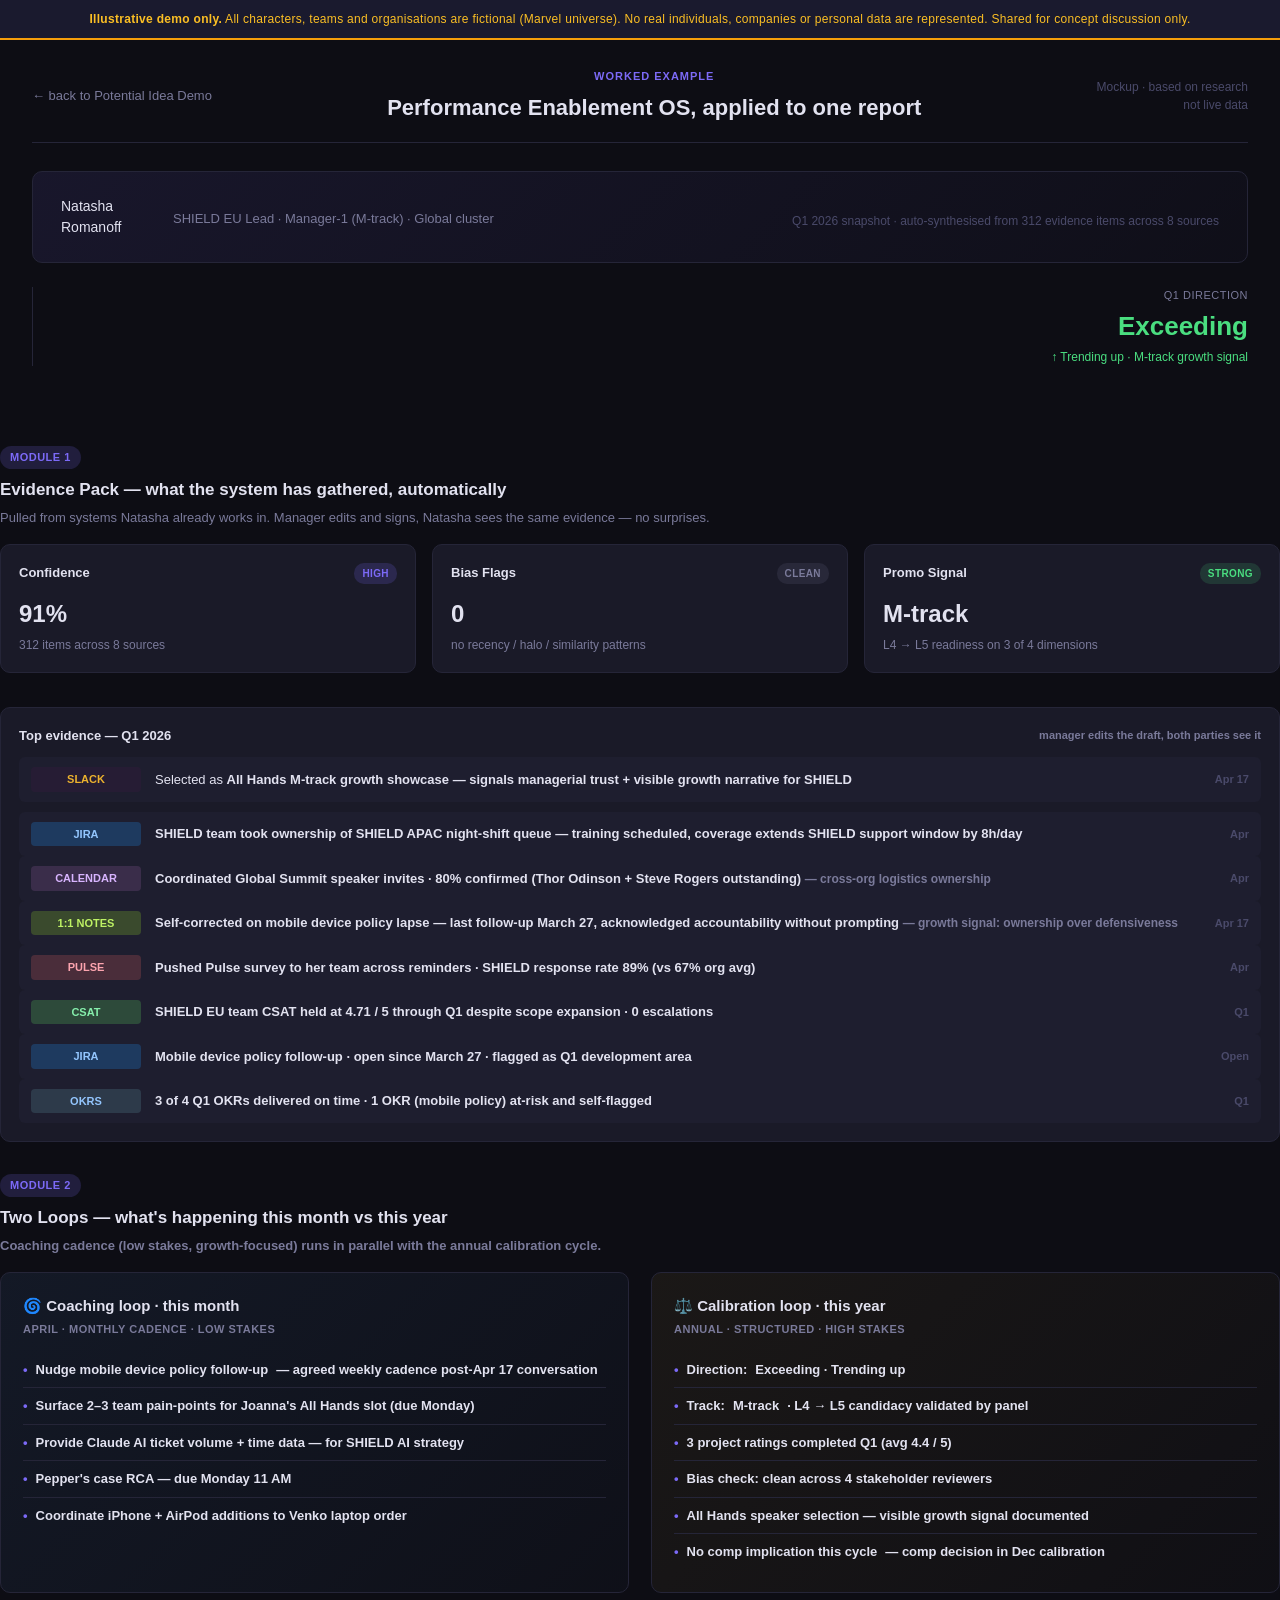
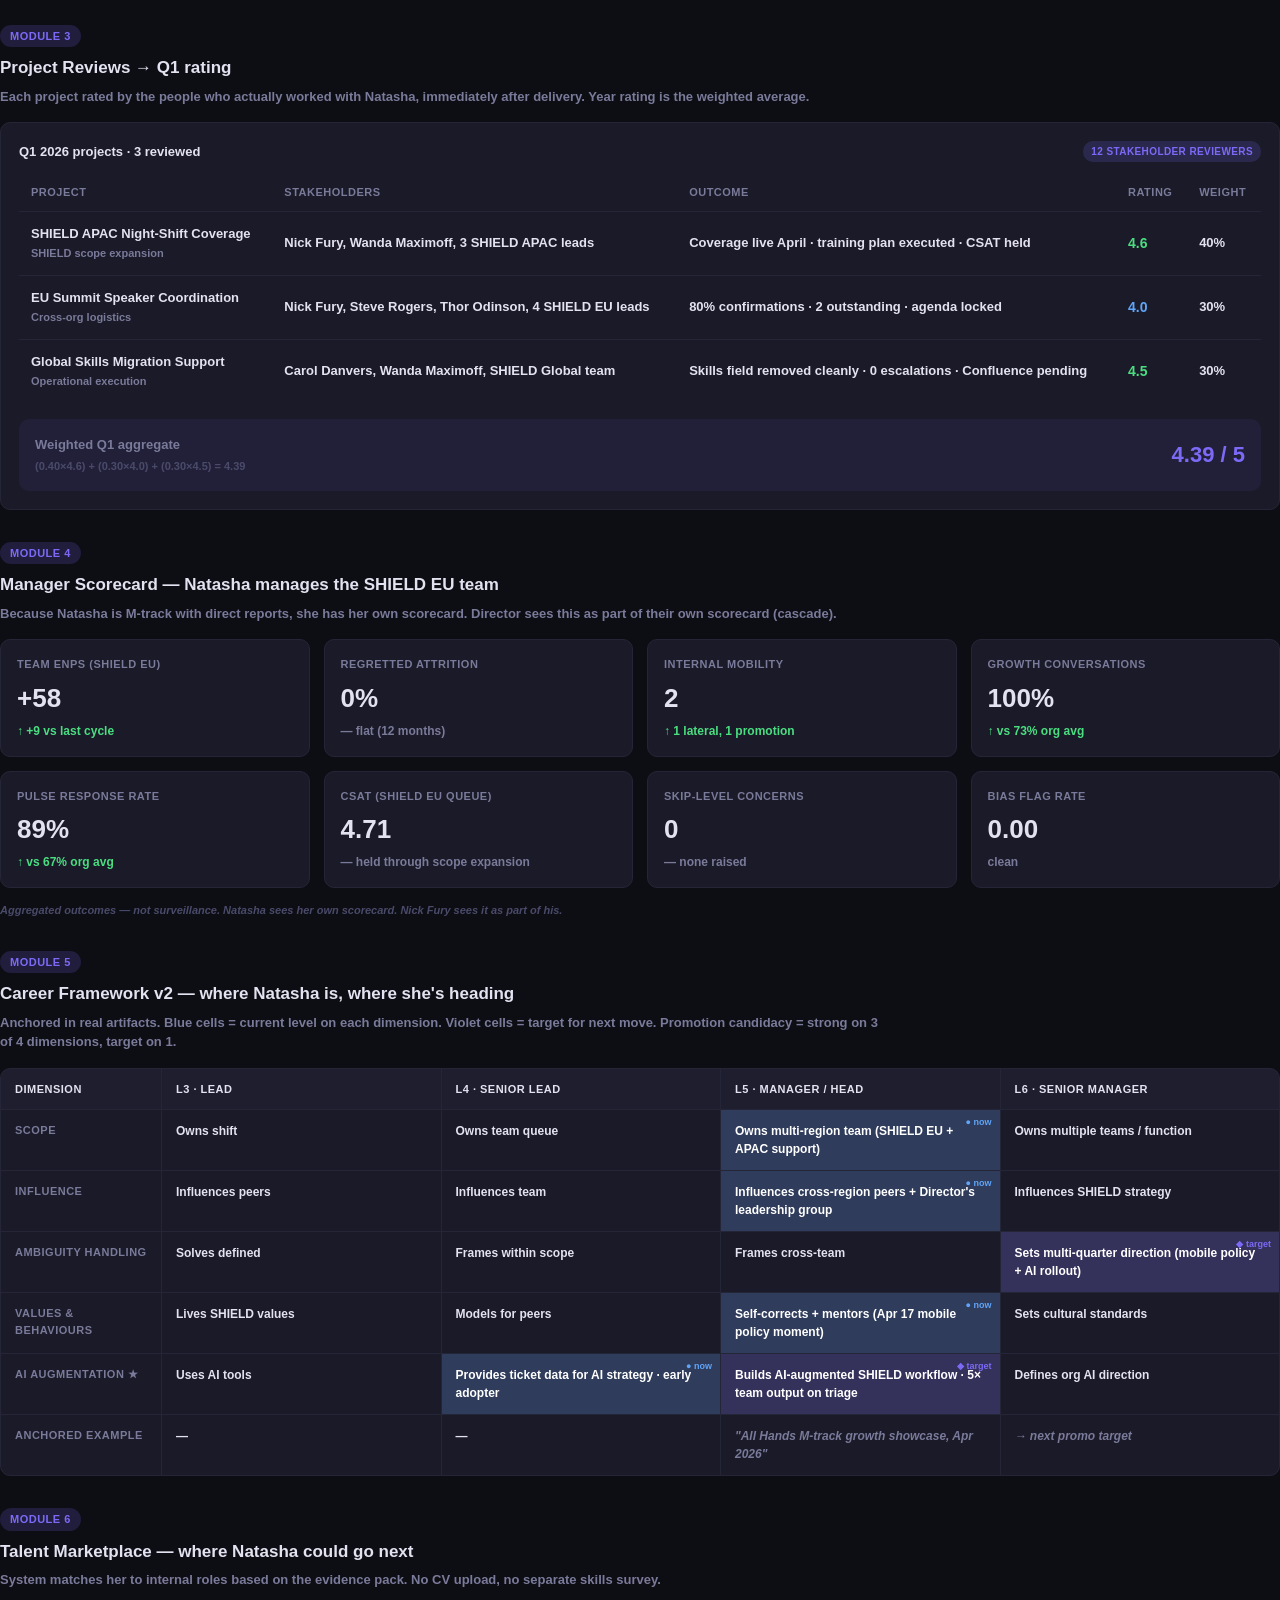
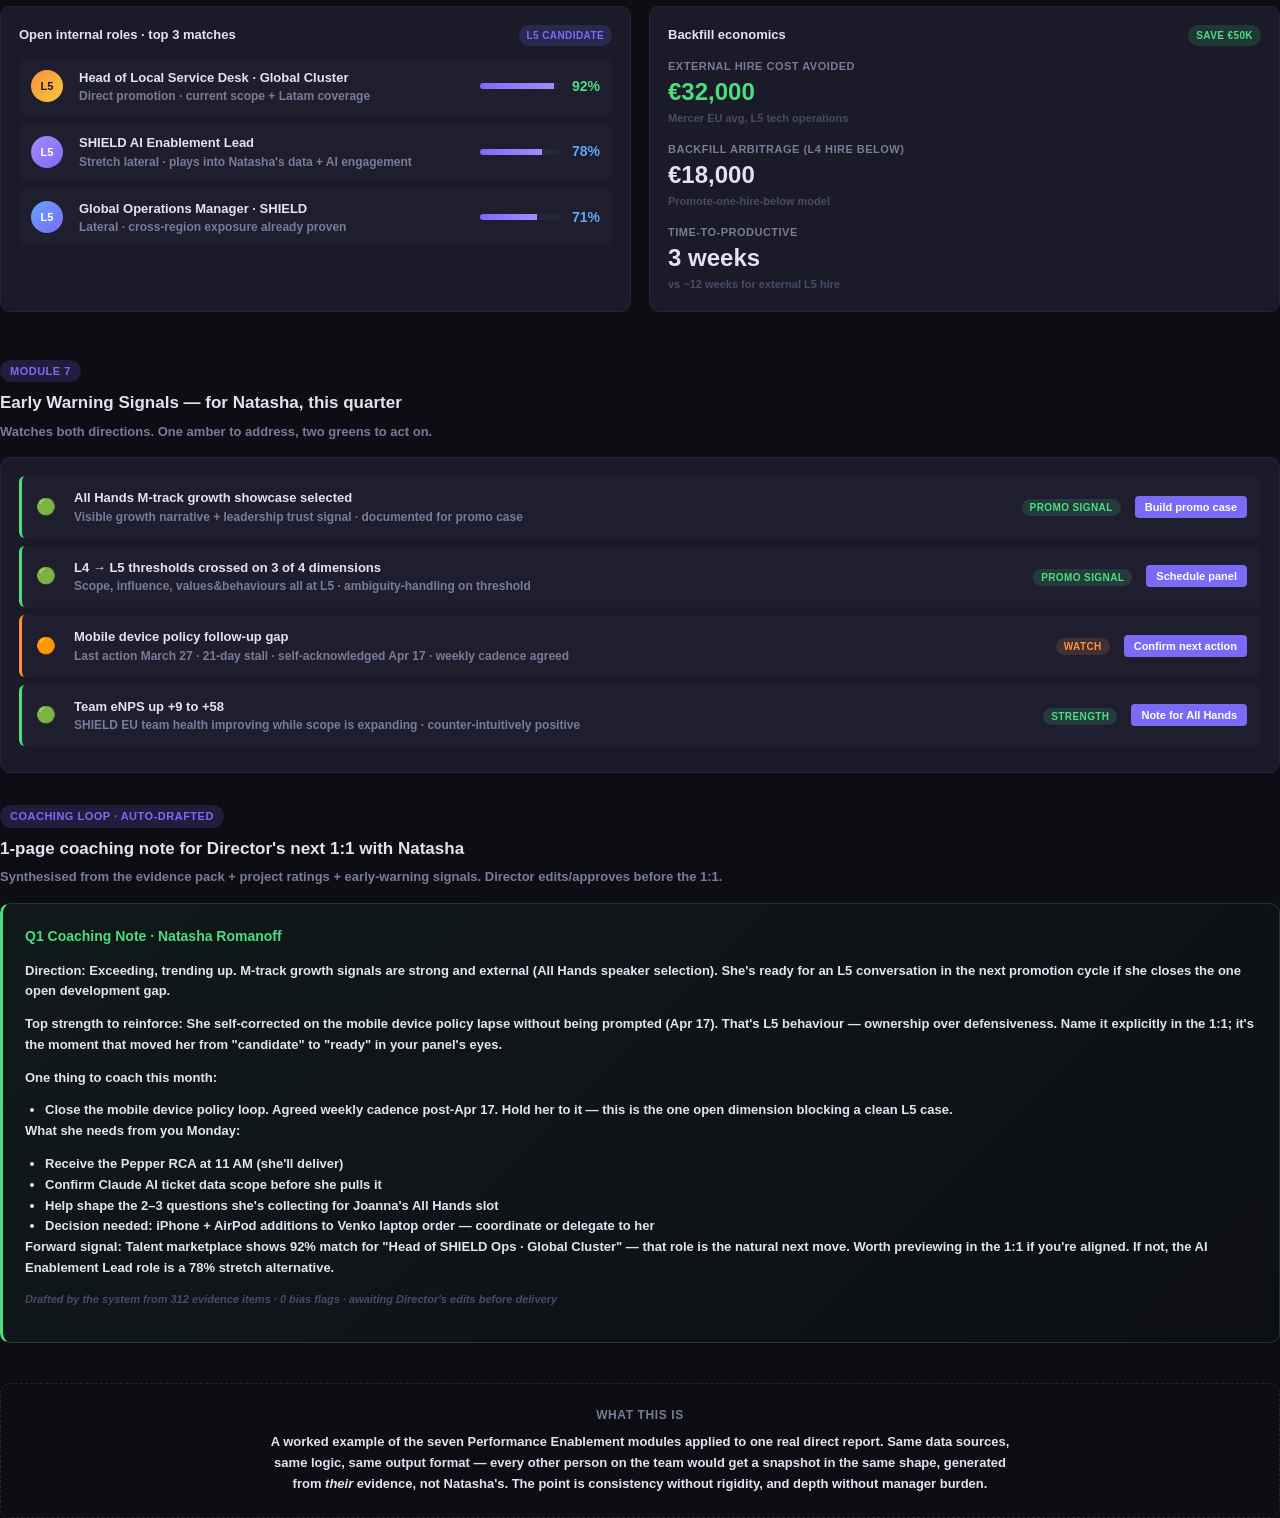
==== commit 66f3104e: "Update demo content" ====
--- a/demo-example-natasha.html
+++ b/demo-example-natasha.html
@@ -297,7 +297,7 @@
           <li><strong>Nudge mobile device policy follow-up</strong> — agreed weekly cadence post-Apr 17 conversation</li>
           <li>Surface 2–3 team pain-points for Joanna's All Hands slot (due Monday)</li>
           <li>Provide Claude AI ticket volume + time data — for SHIELD AI strategy</li>
-          <li>Ana's case RCA — due Monday 11 AM</li>
+          <li>Pepper's case RCA — due Monday 11 AM</li>
           <li>Coordinate iPhone + AirPod additions to Venko laptop order</li>
         </ul>
       </div>
@@ -611,7 +611,7 @@
 
       <p><strong>What she needs from you Monday:</strong></p>
       <ul>
-        <li>Receive the Ana RCA at 11 AM (she'll deliver)</li>
+        <li>Receive the Pepper RCA at 11 AM (she'll deliver)</li>
         <li>Confirm Claude AI ticket data scope before she pulls it</li>
         <li>Help shape the 2–3 questions she's collecting for Joanna's All Hands slot</li>
         <li>Decision needed: iPhone + AirPod additions to Venko laptop order — coordinate or delegate to her</li>
